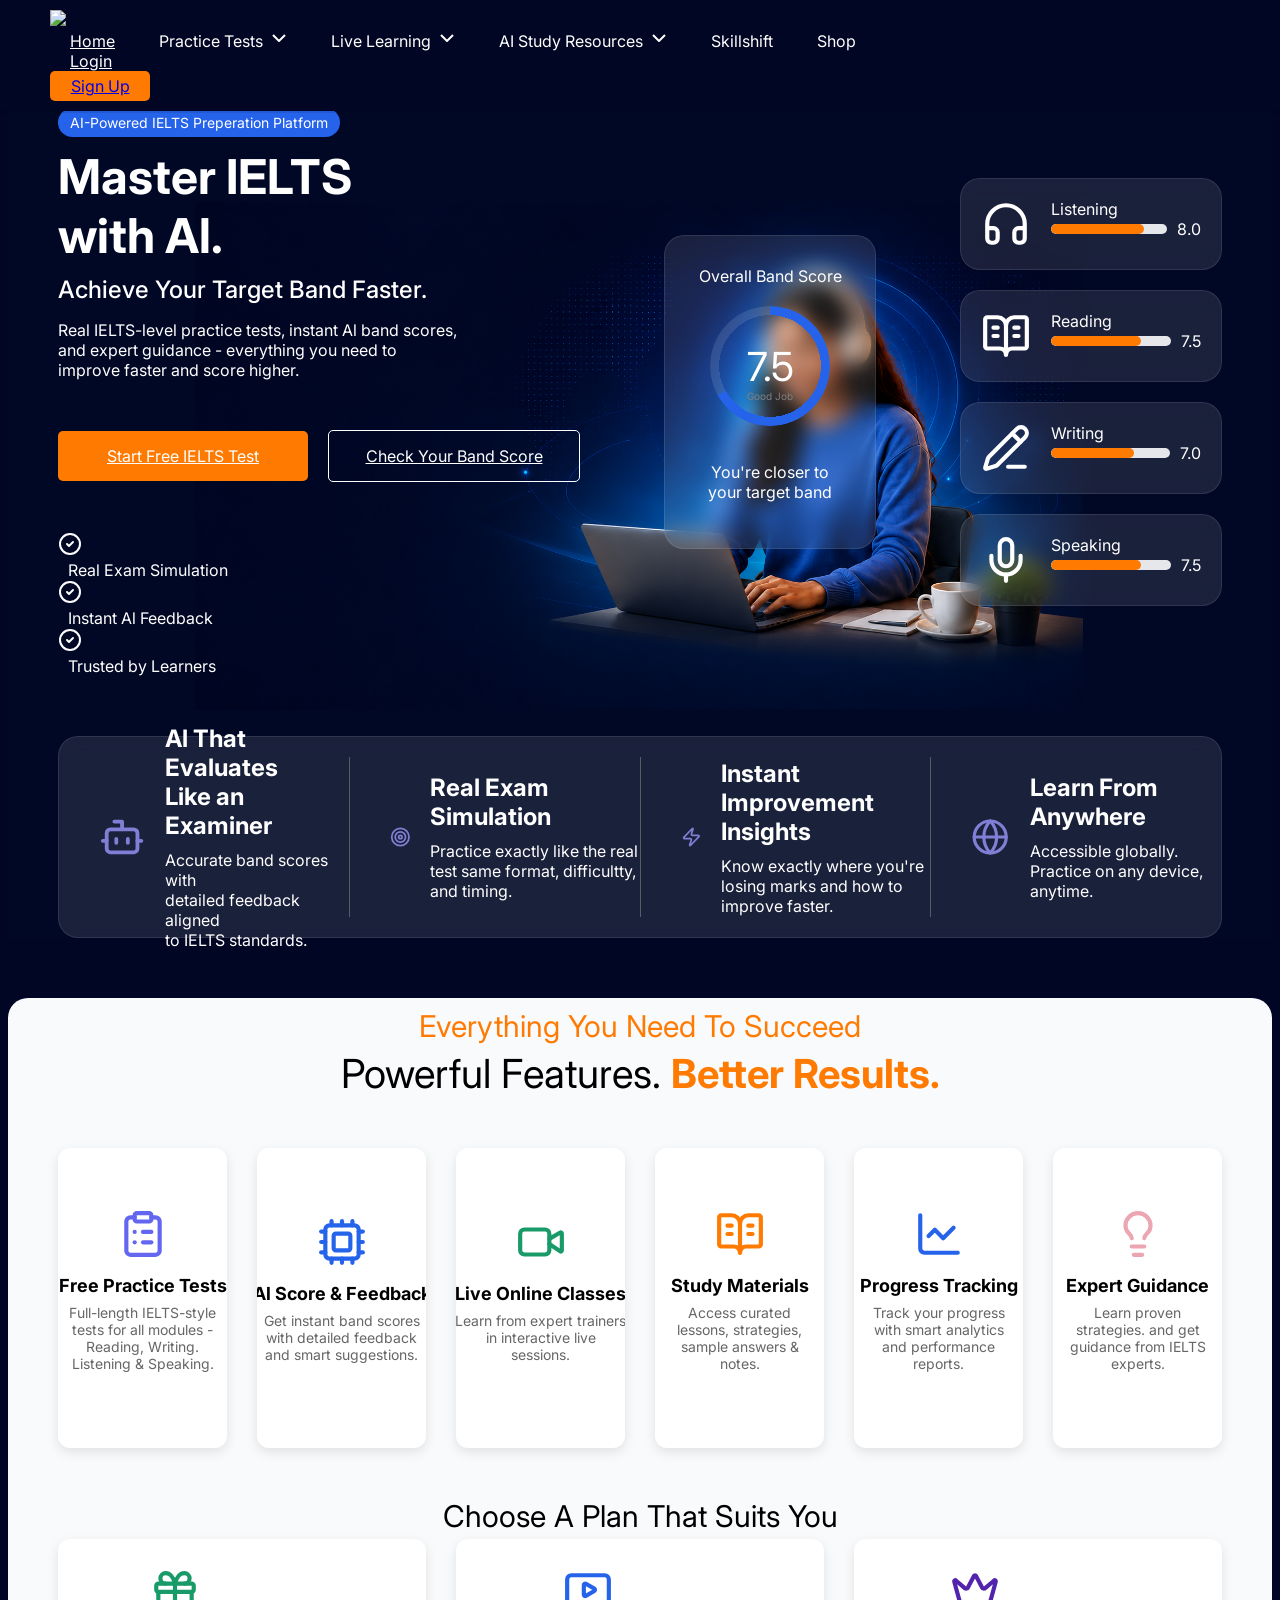
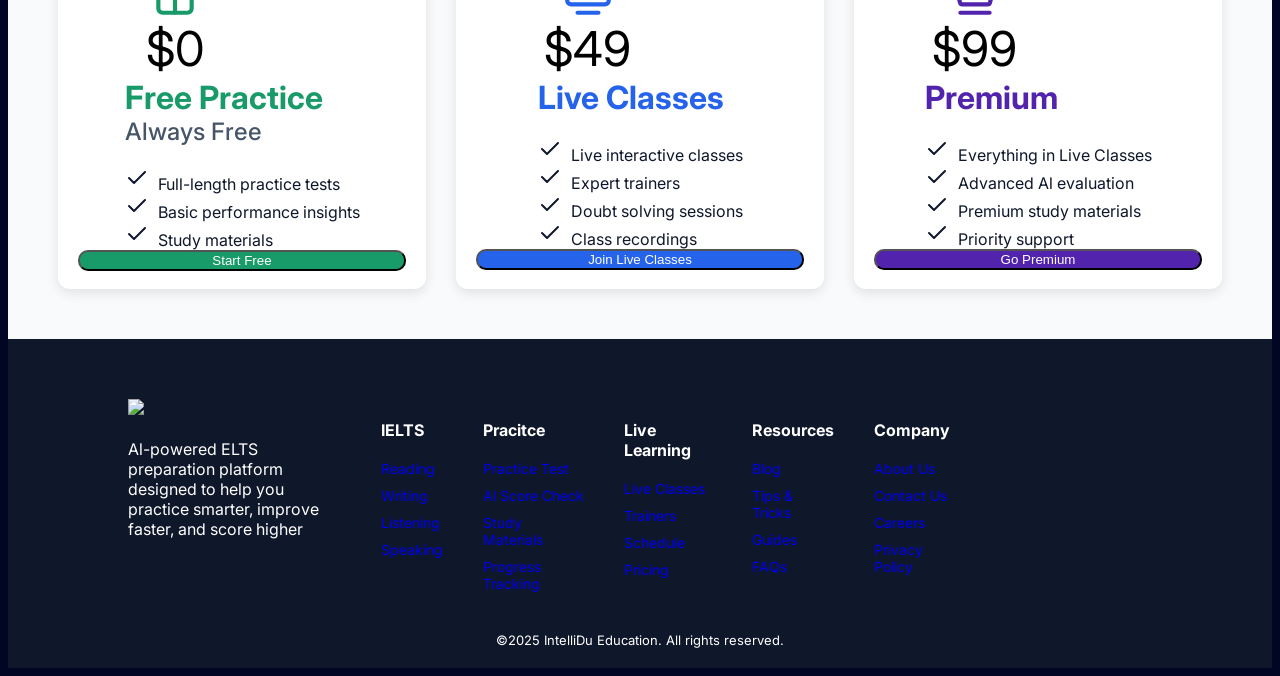
==== Homepage.html @ 09fdc4e6 "Update file location" ====
<!DOCTYPE html>
<html lang="en">

<head>
    <script src="https://cdn.tailwindcss.com"></script>
    <script src="Homepage.js" defer></script>
    <link rel="stylesheet" href="Homepage.css">
    <link href="https://fonts.googleapis.com/css2?family=Inter:wght@400;500;600;700&display=swap" rel="stylesheet">
</head>

<body class="background">
    <svg style="display:none;">
        <symbol id="icon-chevron">
            <path d="M1 5 l6 6 6 -6" stroke="currentColor" fill="none" stroke-width="2" />
        </symbol>

        <symbol id="icon-headphone" viewBox="0 0 24 24">
            <path
                d="M3 14h3a2 2 0 0 1 2 2v3a2 2 0 0 1-2 2H5a2 2 0 0 1-2-2v-7a9 9 0 0 1 18 0v7a2 2 0 0 1-2 2h-1a2 2 0 0 1-2-2v-3a2 2 0 0 1 2-2h3" />
        </symbol>

        <symbol id="icon-book" viewBox="0 0 24 24">
            <path d="M12 7v14" />
            <path d="M16 12h2" />
            <path d="M16 8h2" />
            <path
                d="M3 18a1 1 0 0 1-1-1V4a1 1 0 0 1 1-1h5a4 4 0 0 1 4 4 4 4 0 0 1 4-4h5a1 1 0 0 1 1 1v13a1 1 0 0 1-1 1h-6a3 3 0 0 0-3 3 3 3 0 0 0-3-3z" />
            <path d="M6 12h2" />
            <path d="M6 8h2" />
        </symbol>

        <symbol id="icon-pencil" viewBox="0 0 24 24">
            <path d="M13 21h8" />
            <path d="m15 5 4 4" />
            <path
                d="M21.174 6.812a1 1 0 0 0-3.986-3.987L3.842 16.174a2 2 0 0 0-.5.83l-1.321 4.352a.5.5 0 0 0 .623.622l4.353-1.32a2 2 0 0 0 .83-.497z" />
        </symbol>

        <symbol id="icon-microphone" viewBox="0 0 24 24">
            <path d="M12 19v3" />
            <path d="M19 10v2a7 7 0 0 1-14 0v-2" />
            <rect x="9" y="2" width="6" height="13" rx="3" />
        </symbol>

        <symbol id="icon-robot" viewBox="0 0 24 24">
            <path d="M12 8V4H8" />
            <rect width="16" height="12" x="4" y="8" rx="2" />
            <path d="M2 14h2" />
            <path d="M20 14h2" />
            <path d="M15 13v2" />
            <path d="M9 13v2" />
        </symbol>

        <symbol id="icon-ai" viewBox="0 0 24 24">
            <path d="M12 20v2" />
            <path d="M12 2v2" />
            <path d="M17 20v2" />
            <path d="M17 2v2" />
            <path d="M2 12h2" />
            <path d="M2 17h2" />
            <path d="M2 7h2" />
            <path d="M20 12h2" />
            <path d="M20 17h2" />
            <path d="M20 7h2" />
            <path d="M7 20v2" />
            <path d="M7 2v2" />
            <rect x="4" y="4" width="16" height="16" rx="2" />
            <rect x="8" y="8" width="8" height="8" rx="1" />
        </symbol>


        <symbol id="icon-check-circle" viewBox="0 0 24 24">
            <circle cx="12" cy="12" r="10" />
            <path d="m9 12 2 2 4-4" />
        </symbol>

        <symbol id="icon-target" viewBox="0 0 24 24">
            <circle cx="12" cy="12" r="10" />
            <circle cx="12" cy="12" r="6" />
            <circle cx="12" cy="12" r="2" />
        </symbol>

        <symbol id="icon-lightning" viewBox="0 0 24 24">
            <path
                d="M4 14a1 1 0 0 1-.78-1.63l9.9-10.2a.5.5 0 0 1 .86.46l-1.92 6.02A1 1 0 0 0 13 10h7a1 1 0 0 1 .78 1.63l-9.9 10.2a.5.5 0 0 1-.86-.46l1.92-6.02A1 1 0 0 0 11 14z" />
        </symbol>

        <symbol id="icon-globe" viewBox="0 0 24 24">
            <circle cx="12" cy="12" r="10" />
            <path d="M12 2a14.5 14.5 0 0 0 0 20 14.5 14.5 0 0 0 0-20" />
            <path d="M2 12h20" />
        </symbol>

        <symbol id="icon-clipboard" viewBox="0 0 24 24">
            <rect width="8" height="4" x="8" y="2" rx="1" ry="1" />
            <path d="M16 4h2a2 2 0 0 1 2 2v14a2 2 0 0 1-2 2H6a2 2 0 0 1-2-2V6a2 2 0 0 1 2-2h2" />
            <path d="M12 11h4" />
            <path d="M12 16h4" />
            <path d="M8 11h.01" />
            <path d="M8 16h.01" />
        </symbol>

        <symbol id="icon-video" viewBox="0 0 24 24">
            <path d="m16 13 5.223 3.482a.5.5 0 0 0 .777-.416V7.87a.5.5 0 0 0-.752-.432L16 10.5" />
            <rect x="2" y="6" width="14" height="12" rx="2" />
        </symbol>

        <symbol id="icon-chart" viewBox="0 0 24 24">
            <path d="M3 3v16a2 2 0 0 0 2 2h16" />
            <path d="m19 9-5 5-4-4-3 3" />
        </symbol>

        <symbol id="icon-lightbolb" viewBox="0 0 24 24">
            <path
                d="M15 14c.2-1 .7-1.7 1.5-2.5 1-.9 1.5-2.2 1.5-3.5A6 6 0 0 0 6 8c0 1 .2 2.2 1.5 3.5.7.7 1.3 1.5 1.5 2.5" />
            <path d="M9 18h6" />
            <path d="M10 22h4" />
        </symbol>

        <symbol id="icon-gift" viewBox="0 0 24 24">
            <path d="M12 7v14" />
            <path d="M20 11v8a2 2 0 0 1-2 2H6a2 2 0 0 1-2-2v-8" />
            <path d="M7.5 7a1 1 0 0 1 0-5A4.8 8 0 0 1 12 7a4.8 8 0 0 1 4.5-5 1 1 0 0 1 0 5" />
            <rect x="3" y="7" width="18" height="4" rx="1" />
        </symbol>

        <symbol id="icon-tv" viewBox="0 0 24 24">
            <path
                d="M15.033 9.44a.647.647 0 0 1 0 1.12l-4.065 2.352a.645.645 0 0 1-.968-.56V7.648a.645.645 0 0 1 .967-.56z" />
            <path d="M7 21h10" />
            <rect width="20" height="14" x="2" y="3" rx="2" />
        </symbol>

        <symbol id="icon-crown" viewBox="0 0 24 24">
            <path
                d="M11.562 3.266a.5.5 0 0 1 .876 0L15.39 8.87a1 1 0 0 0 1.516.294L21.183 5.5a.5.5 0 0 1 .798.519l-2.834 10.246a1 1 0 0 1-.956.734H5.81a1 1 0 0 1-.957-.734L2.02 6.02a.5.5 0 0 1 .798-.519l4.276 3.664a1 1 0 0 0 1.516-.294z" />
            <path d="M5 21h14" />
        </symbol>

        <symbol id="icon-check" viewBox="0 0 24 24">
            <path d="M20 6 9 17l-5-5" />
        </symbol>

        <symbol id="icon-" viewBox="0 0 24 24">

        </symbol>
    </svg>


    <header class="flex justify-between items-center">

        <img src="image/logo-white.png" class="logo">

        <nav class="hidden md:flex">
            <a href="#" class="nav-button">Home</a>
            <div class="nav-button dropdown">Practice Tests
                <svg class="chevron">
                    <use href="#icon-chevron"></use>
                </svg>
                <div class="dropdown-content">
                    <a href="#">Full Intellidu Mock Test</a>
                    <a href="#">Listening Test</a>
                    <a href="#">Reading Test</a>
                    <a href="#">Writing Test(AI Evaluation)</a>
                    <a href="#">Speaking Test(AI Evaluation)</a>
                </div>
            </div>
            <div class="nav-button dropdown">Live Learning
                <svg class="chevron">
                    <use href="#icon-chevron"></use>
                </svg>
                <div class="dropdown-content">
                    <a href="#">Live Intellidu Classes</a>
                    <a href="#">Speaking Partner Match</a>
                    <a href="#">Group Discussion Forum</a>
                    <a href="#">Daily Speaking Challenge</a>
                </div>
            </div>
            <div class="nav-button dropdown">AI Study Resources
                <svg class="chevron">
                    <use href="#icon-chevron"></use>
                </svg>
                <div class="dropdown-content">
                    <a href="#">AI Study Plan Generator</a>
                    <a href="#">Grammer & Vocabulary Trainer</a>
                    <a href="#">Daily Speaking & Writing Topics</a>
                    <a href="#">Intellidu Tips & Tricks</a>
                </div>
            </div>
            <div class="nav-button dropdown">Skillshift</div>
            <div class="nav-button dropdown">Shop</div>

        </nav>

        <div class="flex items-center">
            <a href="#" class="nav-button">Login</a>
            <div class="cta-btn cta-btn-sm">
                <a href="#">Sign Up</a>
            </div>
        </div>

    </header>

    <section class="hero">
        <div class="hero-main">
            <div>
                <div class="tag">AI-Powered IELTS Preperation Platform</div>
                <div class="title">
                    Master IELTS<br> with Al.

                </div>

                <div class="subtitle">
                    Achieve Your Target Band Faster.
                </div>

                <p>
                    Real IELTS-level practice tests, instant Al band scores,
                    <br>and expert guidance - everything you need to<br>
                    improve faster and score higher.
                </p>

                <div class="hero-btn">
                    <a href="#" class="cta-btn cta-btn-lg">
                        Start Free IELTS Test
                    </a>

                    <a href="#" class="band-score-btn">
                        Check Your Band Score
                    </a>
                </div>
                <div class="flex">
                    <svg class="icon icon-sm">
                        <use href="#icon-check-circle"></use>
                    </svg>
                    <div class="features">
                        Real Exam Simulation
                    </div>
                    <svg class="icon icon-sm">
                        <use href="#icon-check-circle"></use>
                    </svg>
                    <div class="features">
                        Instant Al Feedback
                    </div>

                    <svg class="icon icon-sm">
                        <use href="#icon-check-circle"></use>
                    </svg>
                    <div class="features">
                        Trusted by Learners
                    </div>
                </div>

            </div>
            <div class="overall-score-card glass">
                Overall Band Score
                <div class="progress-circle-wrapper">
                    <div class="progress-circle" id="circle"></div>
                    <span class="progress-text">7.5</span>
                    <span class="progress-text-sm"> Good Job</span>
                </div>
                <p>
                    You're closer to your target band
                </p>
            </div>

            <div class="skill-card-container">
                <div class="skill-card glass">
                    <svg class="icon icon-lg">
                        <use href="#icon-headphone"></use>
                    </svg>
                    <div>
                        Listening
                        <div class="score">
                            <div class="progress">
                                <div class="progress-bar" style="width: 80%"></div>
                            </div>
                            8.0
                        </div>

                    </div>
                </div>
                <div class="skill-card glass">
                    <svg class="icon icon-lg">
                        <use href="#icon-book"></use>
                    </svg>
                    <div>
                        Reading
                        <div class="score">
                            <div class="progress">
                                <div class="progress-bar" style="width: 75%"></div>
                            </div>
                            7.5
                        </div>
                    </div>
                </div>
                <div class="skill-card glass">
                    <svg class="icon icon-lg">
                        <use href="#icon-pencil"></use>
                    </svg>
                    <div>
                        Writing
                        <div class="score">
                            <div class="progress">
                                <div class="progress-bar" style="width: 70%"></div>
                            </div>
                            7.0
                        </div>
                    </div>

                </div>
                <div class="skill-card glass">
                    <svg class="icon icon-lg">
                        <use href="#icon-microphone"></use>
                    </svg>
                    <div>
                        Speaking
                        <div class="score">
                            <div class="progress">
                                <div class="progress-bar" style="width: 75%"></div>
                            </div>
                            7.5
                        </div>
                    </div>
                </div>
            </div>
        </div>
        <div class="feature-container glass">
            <div class="feature-card card-line">
                <svg class="icon icon-lg">
                    <use href="#icon-robot"></use>
                </svg>
                <div class="description">
                    <div class="description-title">
                        Al That Evaluates <br> Like an Examiner
                    </div>
                    <div>
                        Accurate band scores with<br>
                        detailed feedback aligned<br>to IELTS standards.
                    </div>
                </div>
            </div>

            <div class="feature-card card-line">
                <svg class="icon icon-lg">
                    <use href="#icon-target"></use>
                </svg>
                <div class="description">
                    <div class="description-title">
                        Real Exam Simulation
                    </div>
                    <div>
                        Practice exactly like the real test same format,
                        difficultty, and timing.
                    </div>
                </div>
            </div>

            <div class="feature-card card-line">
                <svg class="icon icon-lg">
                    <use href="#icon-lightning"></use>
                </svg>
                <div class="description">
                    <div class="description-title">
                        Instant Improvement Insights
                    </div>
                    <div>
                        Know exactly where you're losing marks and how to improve faster.
                    </div>
                </div>
            </div>

            <div class="feature-card">
                <svg class="icon icon-lg">
                    <use href="#icon-globe"></use>
                </svg>
                <div class="description">
                    <div class="description-title">
                        Learn From Anywhere
                    </div>
                    <div>
                        Accessible globally.<br> Practice on any device, anytime.
                    </div>
                </div>
            </div>
        </div>
    </section>

    <section class="main-content">
        <div class="feature-title-1">Everything You Need To Succeed</div>
        <div class="feature-title-2">Powerful Features.<span>Better Results.</span></div>
        <section class="service-card-container">
            <div class="service-card">
                <svg class="icon icon-lg indigo">
                    <use href="#icon-clipboard"></use>
                </svg>
                <div class="card-content">
                    <h3>Free Practice Tests</h3>
                    <p>Full-length IELTS-style tests for all modules - Reading, Writing. Listening & Speaking.</p>
                </div>
            </div>

            <div class="service-card">
                <svg class="icon icon-lg blue">
                    <use href="#icon-ai"></use>
                </svg>
                <div class="card-content">
                    <h3>Al Score & Feedback</h3>
                    <p>Get instant band scores with detailed feedback and smart suggestions.</p>
                </div>
            </div>

            <div class="service-card">
                <svg class="icon icon-lg green">
                    <use href="#icon-video"></use>
                </svg>
                <div class="card-content">
                    <h3>Live Online Classes</h3>
                    <p>Learn from expert trainers in interactive live sessions.</p>
                </div>
            </div>

            <div class="service-card">
                <svg class="icon icon-lg orange">
                    <use href="#icon-book"></use>
                </svg>
                <div class="card-content">
                    <h3>Study Materials</h3>
                    <p>Access curated lessons, strategies, sample answers & notes.</p>
                </div>
            </div>
            <div class="service-card">
                <svg class="icon icon-lg blue">
                    <use href="#icon-chart"></use>
                </svg>
                <div class="card-content">
                    <h3>Progress Tracking</h3>
                    <p>Track your progress with smart analytics and performance reports.</p>
                </div>
            </div>
            <div class="service-card">
                <svg class="icon icon-lg pink">
                    <use href="#icon-lightbolb"></use>
                </svg>
                <div class="card-content">
                    <h3>Expert Guidance</h3>
                    <p>Learn proven strategies. and get guidance from IELTS experts.</p>
                </div>
            </div>
        </section>
        <div class="plan-title">Choose A Plan That Suits You</div>
        <section class="plan-container">
            <div class="plan-card">
                <div class="flex">
                    <div class="icon-and-price">
                        <svg class="icon icon-lg green">
                            <use href="#icon-gift"></use>
                        </svg>
                        <div>
                            $0
                        </div>
                    </div>
                    <div class="description">
                        <div class="title green">
                            Free Practice
                        </div>
                        <div class="subtitle">
                            Always Free
                        </div>
                        <div class="plan-feature">
                            <div class="flex">
                                <svg class="icon icon-sm">
                                    <use href="#icon-check"></use>
                                </svg>
                                Full-length practice tests
                            </div>
                            <div class="flex">
                                <svg class="icon icon-sm">
                                    <use href="#icon-check"></use>
                                </svg>
                                Basic performance insights
                            </div>
                            <div class="flex">
                                <svg class="icon icon-sm">
                                    <use href="#icon-check"></use>
                                </svg>
                                Study materials
                            </div>
                        </div>
                    </div>
                </div>

                <button class="plan-btn btn-green">Start Free</button>
            </div>
            <div class="plan-card">
                <div class="flex">
                    <div class="icon-and-price">
                        <svg class="icon icon-lg blue">
                            <use href="#icon-tv"></use>
                        </svg>
                        <div>
                            $49
                        </div>
                    </div>
                    <div class="description">
                        <div class="title blue">
                            Live Classes
                        </div>
                        <div class="plan-feature">
                            <div class="flex">
                                <svg class="icon icon-sm">
                                    <use href="#icon-check"></use>
                                </svg>
                                Live interactive classes
                            </div>
                            <div class="flex">
                                <svg class="icon icon-sm">
                                    <use href="#icon-check"></use>
                                </svg>
                                Expert trainers
                            </div>
                            <div class="flex">
                                <svg class="icon icon-sm">
                                    <use href="#icon-check"></use>
                                </svg>
                                Doubt solving sessions
                            </div>
                            <div class="flex">
                                <svg class="icon icon-sm">
                                    <use href="#icon-check"></use>
                                </svg>
                                Class recordings
                            </div>
                        </div>
                    </div>
                </div>
                <button class="plan-btn btn-blue">Join Live Classes</button>
            </div>
            <div class="plan-card">
                <div class="flex">
                    <div class="icon-and-price">
                        <svg class="icon icon-lg purple">
                            <use href="#icon-crown"></use>
                        </svg>
                        <div>
                            $99
                        </div>
                    </div>
                    <div class="description">
                        <div class="title purple">
                            Premium
                        </div>
                        <div class="plan-feature">
                            <div class="flex">
                                <svg class="icon icon-sm">
                                    <use href="#icon-check"></use>
                                </svg>
                                Everything in Live Classes
                            </div>
                            <div class="flex">
                                <svg class="icon icon-sm">
                                    <use href="#icon-check"></use>
                                </svg>
                                Advanced Al evaluation
                            </div>
                            <div class="flex">
                                <svg class="icon icon-sm">
                                    <use href="#icon-check"></use>
                                </svg>
                                Premium study materials
                            </div>
                            <div class="flex">
                                <svg class="icon icon-sm">
                                    <use href="#icon-check"></use>
                                </svg>
                                Priority support
                            </div>
                        </div>
                    </div>
                </div>
                <button class="plan-btn btn-purple">Go Premium</button>
            </div>
        </section>
    </section>
    <footer class="footer">
        <div class="footer-container">

            <div class="footer-brand">
                <img src="image/logo-white.png" class="footer-logo">
                <p>Al-powered ELTS preparation platform designed to help you practice smarter, improve faster, and score
                    higher</p>
            </div>


            <div class="footer-column">
                <h4>IELTS</h4>
                <a href="#">Reading</a>
                <a href="#">Writing</a>
                <a href="#">Listening</a>
                <a href="#">Speaking</a>
            </div>

            <div class="footer-column">
                <h4>Pracitce</h4>
                <a href="#">Practice Test</a>
                <a href="#">Al Score Check</a>
                <a href="#">Study Materials</a>
                <a href="#">Progress Tracking</a>
            </div>

            <div class="footer-column">
                <h4>Live Learning</h4>
                <a href="#">Live Classes</a>
                <a href="#">Trainers</a>
                <a href="#">Schedule</a>
                <a href="#">Pricing</a>
            </div>

            <div class="footer-column">
                <h4>Resources</h4>
                <a href="#">Blog</a>
                <a href="#">Tips & Tricks</a>
                <a href="#">Guides</a>
                <a href="#">FAQs</a>
            </div>

            <div class="footer-column">
                <h4>Company</h4>
                <a href="#">About Us</a>
                <a href="#">Contact Us</a>
                <a href="#">Careers </a>
                <a href="#">Privacy Policy</a>
            </div>
        </div>

        <div class="footer-bottom">
            ©2025 IntelliDu Education. All rights reserved.
        </div>
    </footer>
</body>

</html>
---- Homepage.css ----
:root {
    --primary-navy: #0F172A;
    --intelliDu-blue: #2563EB;
    --ai-indigo: #6366F1;
    --orange-cta: #FF7A00;
    --soft-orange-background: #FFF3E6;
    --light-background: #F8FAFC;
    --text-gray: #475569;
    --white-cards: #FFFFFF;
    --hero-background: #000623;
    --feature-icon: #817ed5;
    --green-icon: #189a69;
    --pink-icon: #eba6b1;
    --purple-icon: #5223ad;
}

.navy {
    color:var(--primary-navy)
}

.blue {
    color:var(--intelliDu-blue)
}

.indigo {
    color:var(--ai-indigo)
}

.orange {
    color:var(--orange-cta)
}

.green {
    color:var(--green-icon)
}

.pink {
    color:var(--pink-icon)
}

.purple {
    color:var(--purple-icon)
}

body {
    font-family: 'Inter', sans-serif;
}

.background {
    background-color: var(--hero-background);
}

.glass {
    background: rgba(255, 255, 255, 0.1);
    backdrop-filter: blur(10px);
    -webkit-backdrop-filter: blur(10px);
    border: 1px solid rgba(255, 255, 255, 0.1);
}

header {
    position: fixed;
    top: 0;
    left: 0;
    width: 100%;
    padding: 10px 50px;
    box-shadow: 0 2px 0 rgba(0, 0, 0, 0.1);
    background-color: var(--hero-background);
}

.logo {
    width: 100px;
    height: auto;
}

.nav-button {
    margin-inline: 20px;
    transition: all 0.2s ease;
    color: var(--white-cards);
}

.chevron {
    display: inline-block;
    margin-left: 5px;
    margin-bottom: 5px;
    width: 15px;
    height: 12px;
    color: var(--white-cards);
    transition: all 0.2s ease;
    transform-box: fill-box;
    transform-origin: center;
}

.icon {
    stroke: currentColor;
    fill: none;
    stroke-width: 2;
    stroke-linecap: round;
    stroke-linejoin: round;
}

.icon-sm {
    width: 24px;
    height: 24px;
}

.icon-lg {
    width: 50px;
    height: 50px;
}

.nav-button:hover {
    color: var(--orange-cta);

    .chevron {
        margin-bottom: 0px;
        color: var(--orange-cta);
        transform: rotate(180deg);
        transform-box: fill-box;
        transform-origin: center;
    }
}

.dropdown {
    position: relative;
    display: inline-block;
    cursor: pointer;
}

.dropdown-content {
    font-size: small;
    display: none;
    position: absolute;
    left: 50%;
    transform: translateX(-50%);
    background-color: var(--light-background);
    min-width: 220px;
    z-index: 1;
    border: 1px solid rgba(0, 0, 0, 0.1);
    border-radius: 10px;
}

.dropdown-content a {
    color: var(--primary-navy);
    padding: 12px 16px;
    text-decoration: none;
    display: block;
}

.dropdown-content a:hover {
    color: var(--orange-cta);
    background-color: rgb(240, 240, 240);
}

.dropdown:hover .dropdown-content {
    display: block;
}

.cta-btn {
    background-color: var(--orange-cta);
    border-radius: 5px;
    color: var(--white-cards);
    display: flex;
    justify-content: center;
    align-items: center;
    transition: transform 0.2s ease, box-shadow 0.2s ease;
}

.cta-btn:hover {
    transform: scale(1.05);
}

.cta-btn-sm {
    width: 100px;
    height: 30px;
}

.cta-btn-lg {
    width: 250px;
    height: 50px;
}

.tag {
    display: inline-block;
    padding: 6px 12px;
    border-radius: 1000px;
    background: var(--intelliDu-blue);
    color: var(--white-cards);
    font-size: 14px;
}

.hero {
    color: var(--white-cards);
    padding: 100px 50px 0;
    background-image: url("image/background_2.png");
    background-size: cover;
    background-position: right center;

    .hero-main {
        gap: 50px;
        display: flex;
        align-items: center;
        justify-content: space-between;
    }

    .title {
        font-size: 300%;
        font-weight: 700;
        margin: 10px auto;
    }

    .subtitle {
        font-size: 150%;
        font-weight: 500;
        margin: 10px auto;
    }

    .features {
        margin: auto 10px;
        white-space: nowrap;
    }
}

.hero-btn {
    display: flex;
    align-items: center;
    margin: 50px auto;
    gap: 20px;
}

.band-score-btn {
    width: 250px;
    height: 50px;
    border-radius: 5px;
    border: 1px solid var(--white-cards);
    color: var(--white-cards);
    display: flex;
    justify-content: center;
    align-items: center;
    transition: transform 0.2s ease, box-shadow 0.2s ease, background-color 0.2s ease;
}

.band-score-btn:hover {
    color: white;
    background-color: var(--intelliDu-blue);
    border: 1px solid var(--intelliDu-blue);
    transform: scale(1.05);
}

.overall-score-card {
    display: flex;
    flex-direction: column;
    align-items: center;
    text-align: center;
    gap: 20px;
    border-radius: 20px;
    padding: 30px;

    p {
        max-width: 150px;
    }
}

.skill-card-container {
    display: flex;
    flex-direction: column;
    gap: 20px;
}

.skill-card {
    padding: 20px;
    display: flex;
    border-radius: 20px;

    .score {
        width: 150px;
        display: flex;
        align-items: center;
        gap: 10px;
    }

    .icon {
        margin-right: 20px;
    }
}

.progress {
    width: 100%;
    height: 10px;
    background: #e5e7eb;
    border-radius: 999px;
    overflow: hidden;
}

.progress-bar {
    height: 100%;
    background: var(--orange-cta);
    border-radius: 1000px;
}

.progress-circle-wrapper {
    position: relative;
    width: 120px;
    height: 120px;
}

.progress-circle {
    width: 120px;
    height: 120px;
    border-radius: 50%;

    background:
        conic-gradient(var(--intelliDu-blue) 0%,
            #ffffff1c 0%);

    -webkit-mask: radial-gradient(circle,
            transparent 60%,
            black 60%);

    mask: radial-gradient(circle,
            transparent 60%,
            black 60%);

    display: flex;
    justify-content: center;
    align-items: center;

    position: relative;
}


.progress-text {
    font-size: 40px;
    color: var(--white-cards);
    position: absolute;
    inset: 0;
    display: flex;
    justify-content: center;
    align-items: center;
}

.progress-text-sm {
    font-size: 10px;
    color: gray;
    position: absolute;
    transform: translateY(30px);
    inset: 0;
    display: flex;
    justify-content: center;
    align-items: center;
}

.feature-title-1 {
    color: var(--orange-cta);
    font-size: 30px;
    padding-top: 10px;
    margin-bottom: 5px;
    display: flex;
    justify-content: center;
    align-items: center;
}

.feature-title-2 {
    font-size: 40px;
    margin-bottom: 5px;
    display: flex;
    justify-content: center;
    align-items: center;

    span {
        font-weight: 700;
        color: var(--orange-cta);
        margin-left: 10px;
    }
}

.feature-container {
    display: flex;
    height: 200px;
    margin: 60px 0;
    border-radius: 20px;
}

.feature-card {
    margin: 20px auto;
    flex: 1;
    display: flex;
    align-items: center;

    svg {
        margin: auto 20px auto 40px;
    }

    .description {
        display: flex;
        flex-direction: column;
        gap: 10px;
        color: var(--white-cards);

        .description-title {
            font-size: 150%;
            font-weight: 700;
            color: var(--white-cards);
        }
    }

    .icon {
        color: var(--feature-icon);

    }
}

.feature-card.card-line {
    border-right: 1px solid rgba(150, 150, 150, 0.5);
}

.main-content {
    background-color: var(--light-background);
    border-radius: 20px 20px 0 0;
    padding-bottom: 50px;
}

.service-card-container {
    margin: 50px;
    display: grid;
    grid-template-columns: repeat(6, 1fr);
    gap: 30px;
}

.service-card {
    height: 300px;
    display: flex;
    flex-direction: column;
    justify-content: center;
    align-items: center;
    text-align: center;
    border-radius: 12px;
    overflow: hidden;
    box-shadow: 0 4px 12px rgba(0, 0, 0, 0.1);
    background: white;
    transition: transform 0.2s ease, box-shadow 0.2s ease;
}

.service-card:hover {
    transform: scale(1.05);
    border: 1px solid var(--intelliDu-blue);
    box-shadow: 0 12px 24px rgba(0, 0, 0, 0.2);
    cursor: pointer;
}

.card-image img {
    width: 100%;
    height: 100px;
    object-fit: cover;
    display: block;
}

.card-icon {
    width: 100%;
    height: 100px;
    object-fit: cover;
    display: block;
}

.card-content {
    padding: 16px;
}

.card-content h3 {
    margin: 0 0 8px 0;
    font-size: 18px;
    font-weight: 700;
    white-space: nowrap;
}

.card-content p {
    margin: 0;
    color: #666;
    font-size: 14px;
}

.plan-title {
    font-size: 30px;
    margin-bottom: 5px;
    display: flex;
    justify-content: center;
    align-items: center;
}

.plan-container {
    margin: auto 50px;
    display: grid;
    grid-template-columns: repeat(3, 1fr);
    gap: 30px;
}

.plan-card {
    height: 300px;
    padding: 30px 20px 20px;
    display: flex;
    flex-direction: column;
    justify-content: space-between;
    align-items: center;
    border-radius: 12px;
    overflow: hidden;
    box-shadow: 0 4px 12px rgba(0, 0, 0, 0.1);
    background: var(--white-cards);
    transition: transform 0.2s ease, box-shadow 0.2s ease;


    .icon-and-price {
        width: 100px;
        margin-right: 30px;
        display: flex;
        flex-direction: column;
        align-items: center;

        font-size: 300%;
    }

    .title {
        font-size: 200%;
        font-weight: 700;
    }

    .subtitle {
        font-size: 150%;
        font-weight: 500;
        color: var(--text-gray);
    }

    .description {
        display: flex;
        flex-direction: column;

        .plan-feature {
            color: var(--primary-navy);
            margin-top: 20px;
        }

        svg {
            margin-right: 5px;
        }
    }
}

.plan-card:hover {
    transform: scale(1.05);
    border: 1px solid var(--intelliDu-blue);
    box-shadow: 0 12px 24px rgba(0, 0, 0, 0.2);
    cursor: pointer;
}

.plan-btn {
    color: var(--white-cards);
    width: 100%;
    height: 30px;
    border-radius: 10px;
    
}

.btn-green {
    background: var(--green-icon)
}

.btn-blue {
    background: var(--intelliDu-blue)
}

.btn-purple {
    background: var(--purple-icon)
}

.footer {
    background: var(--primary-navy);
    color: var(--white-cards);
    padding: 60px 20px 20px;
}

.footer-container {
    margin: auto 100px;
    padding-right: 200px;
    display: flex;
    justify-content: space-between;
    gap: 40px;
}

.footer-logo {
    width: 200px
}

.footer-brand p {
    margin-top: 20px;
    max-width: 250px;
}

.footer-links {
    display: flex;
    gap: 40px;
}

.footer-column {
    display: flex;
    flex-direction: column;
    gap: 10px;
}

.footer-column h4 {
    margin-bottom: 10px;
    font-size: 16px;
}

.footer-column a {
    text-decoration: none;
    font-size: 14px;
    transition: font-weight 0.2s ease;
}

.footer-column a:hover {
    font-weight: 500;
}

/* 底部 */
.footer-bottom {
    margin-top: 40px;
    text-align: center;
    font-size: 13px;
}
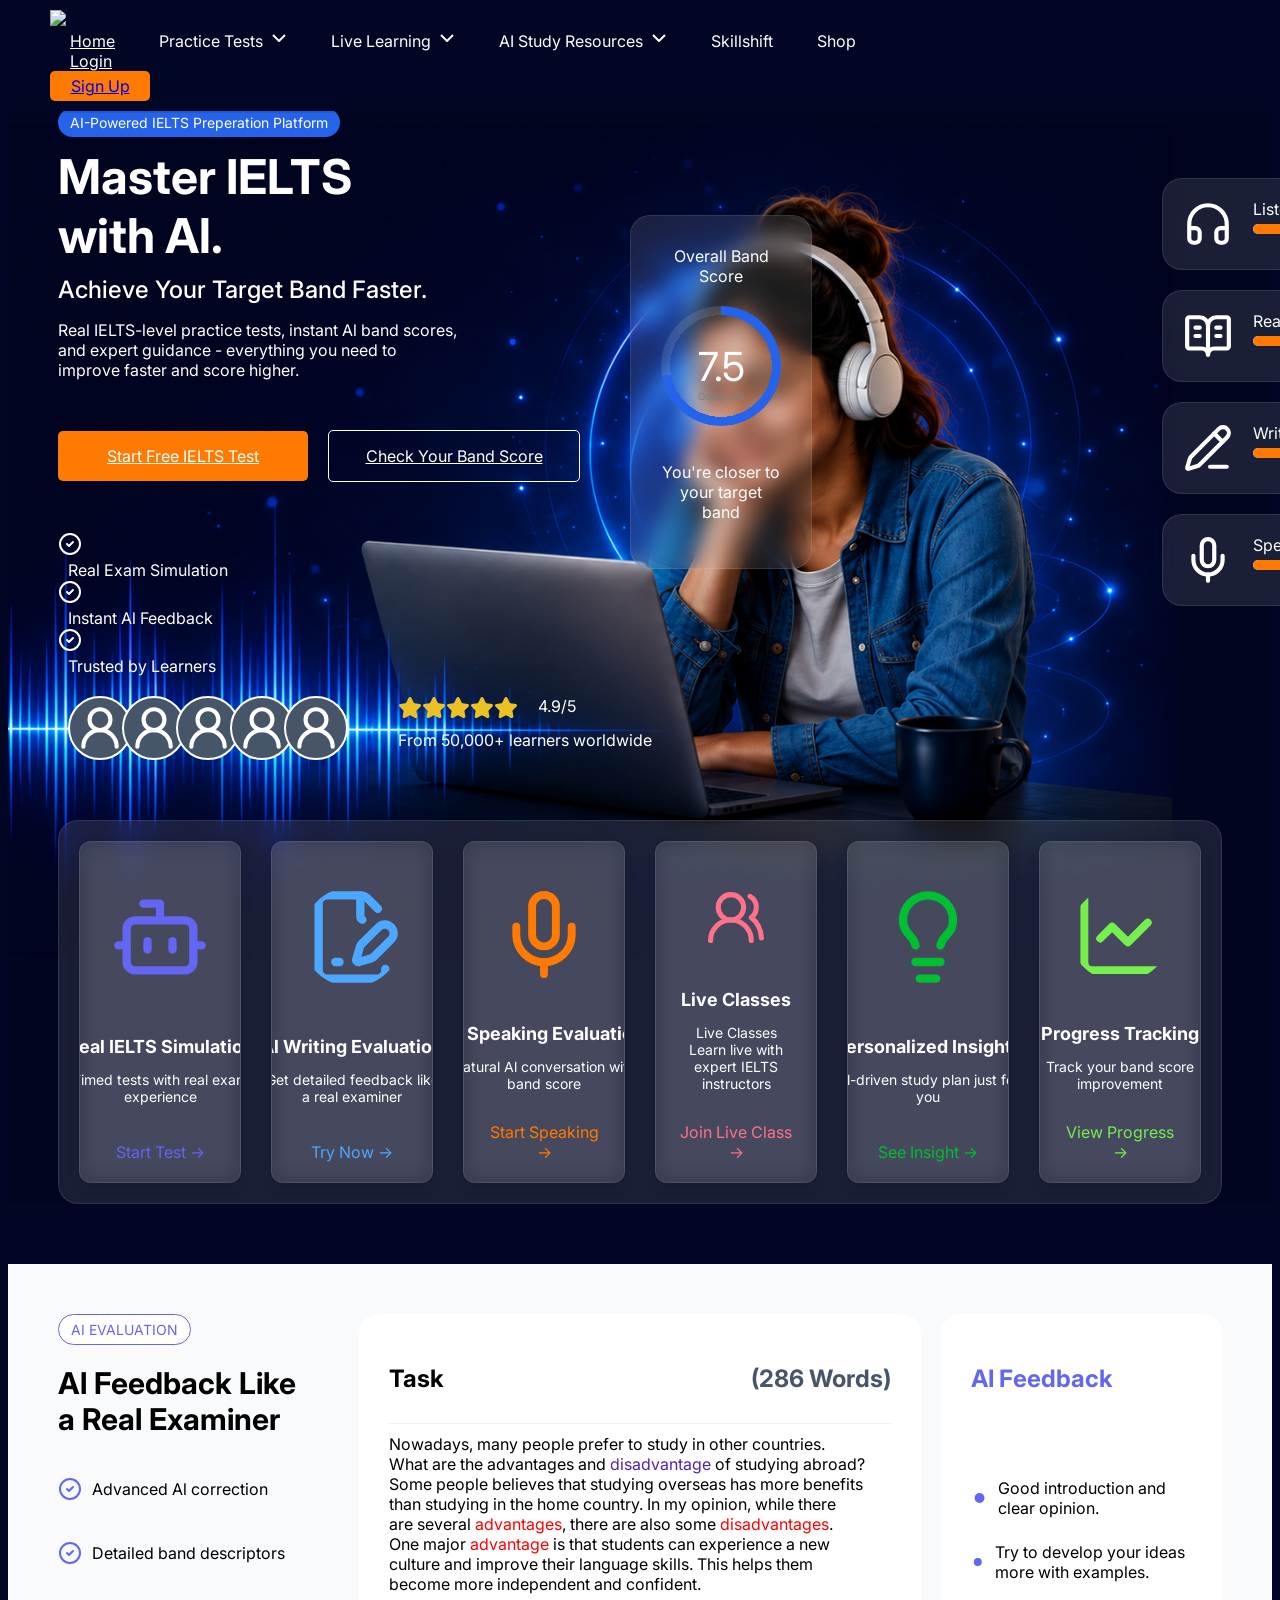
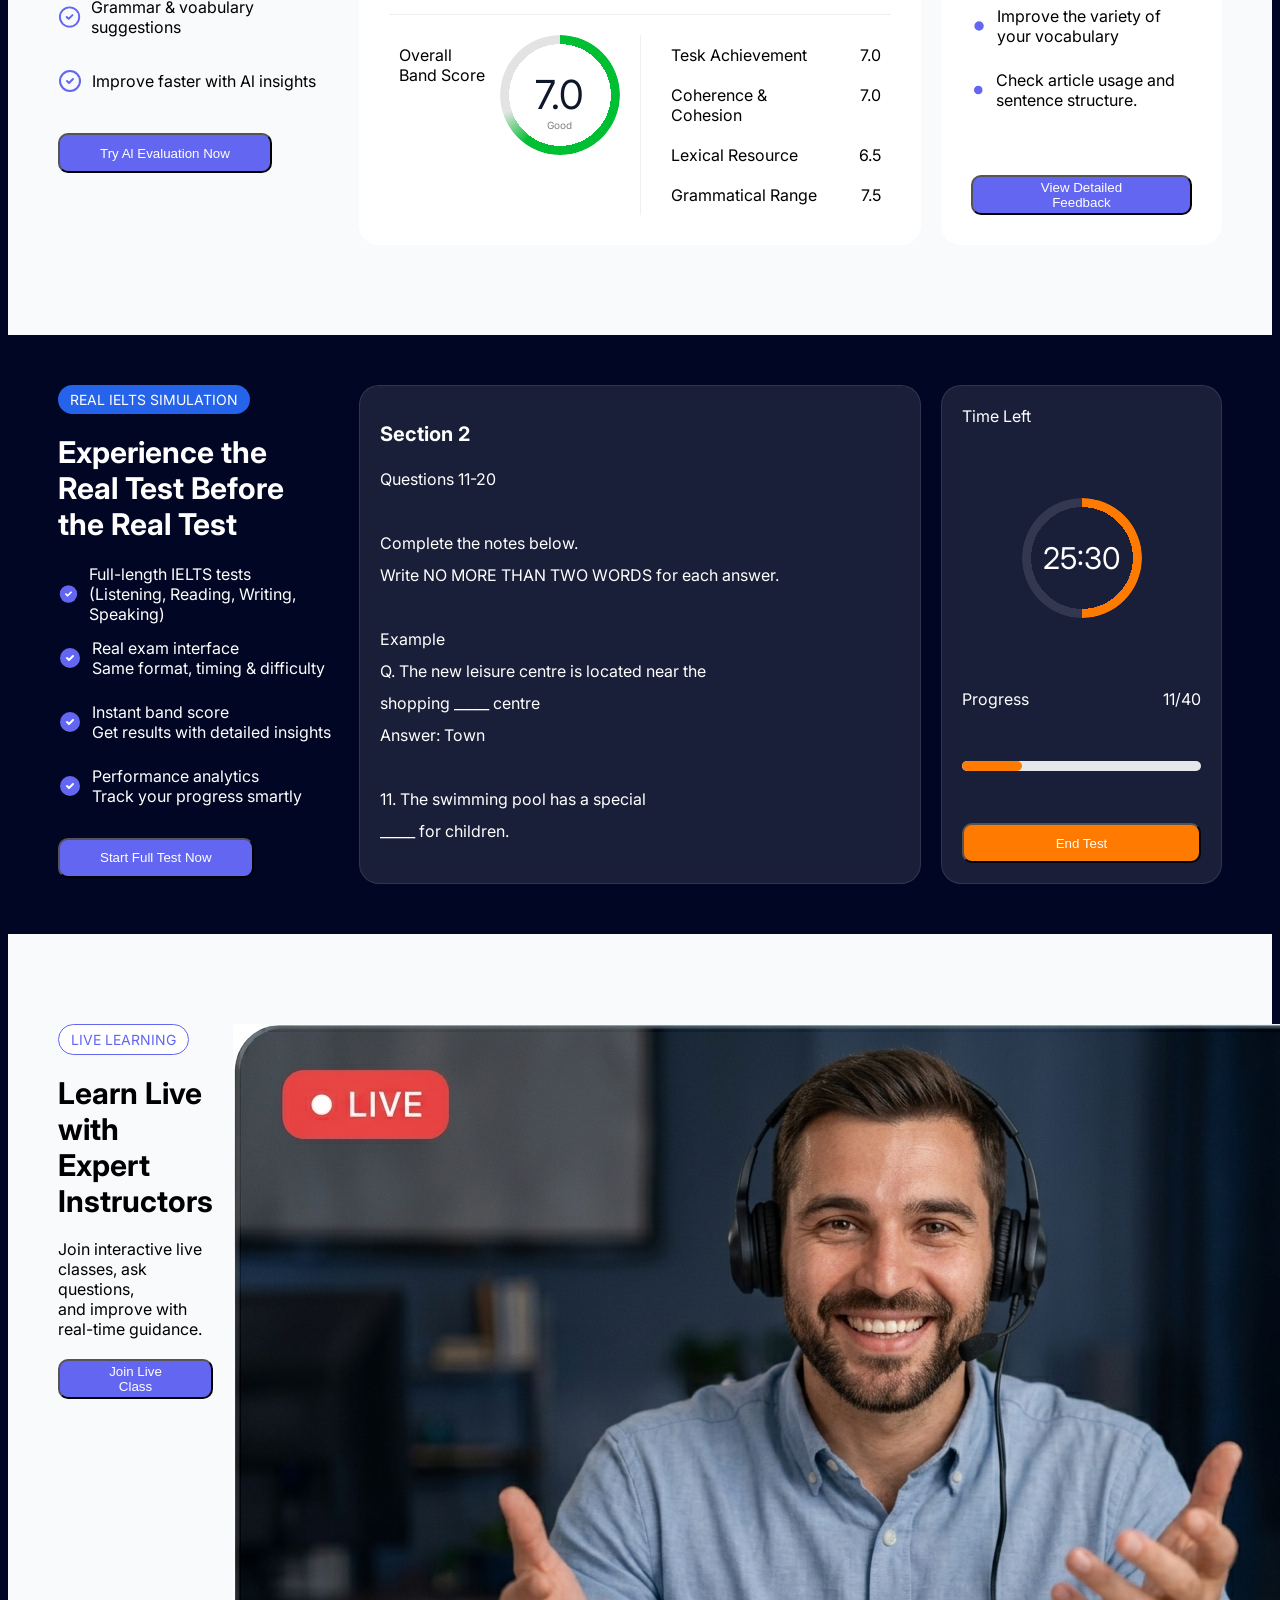
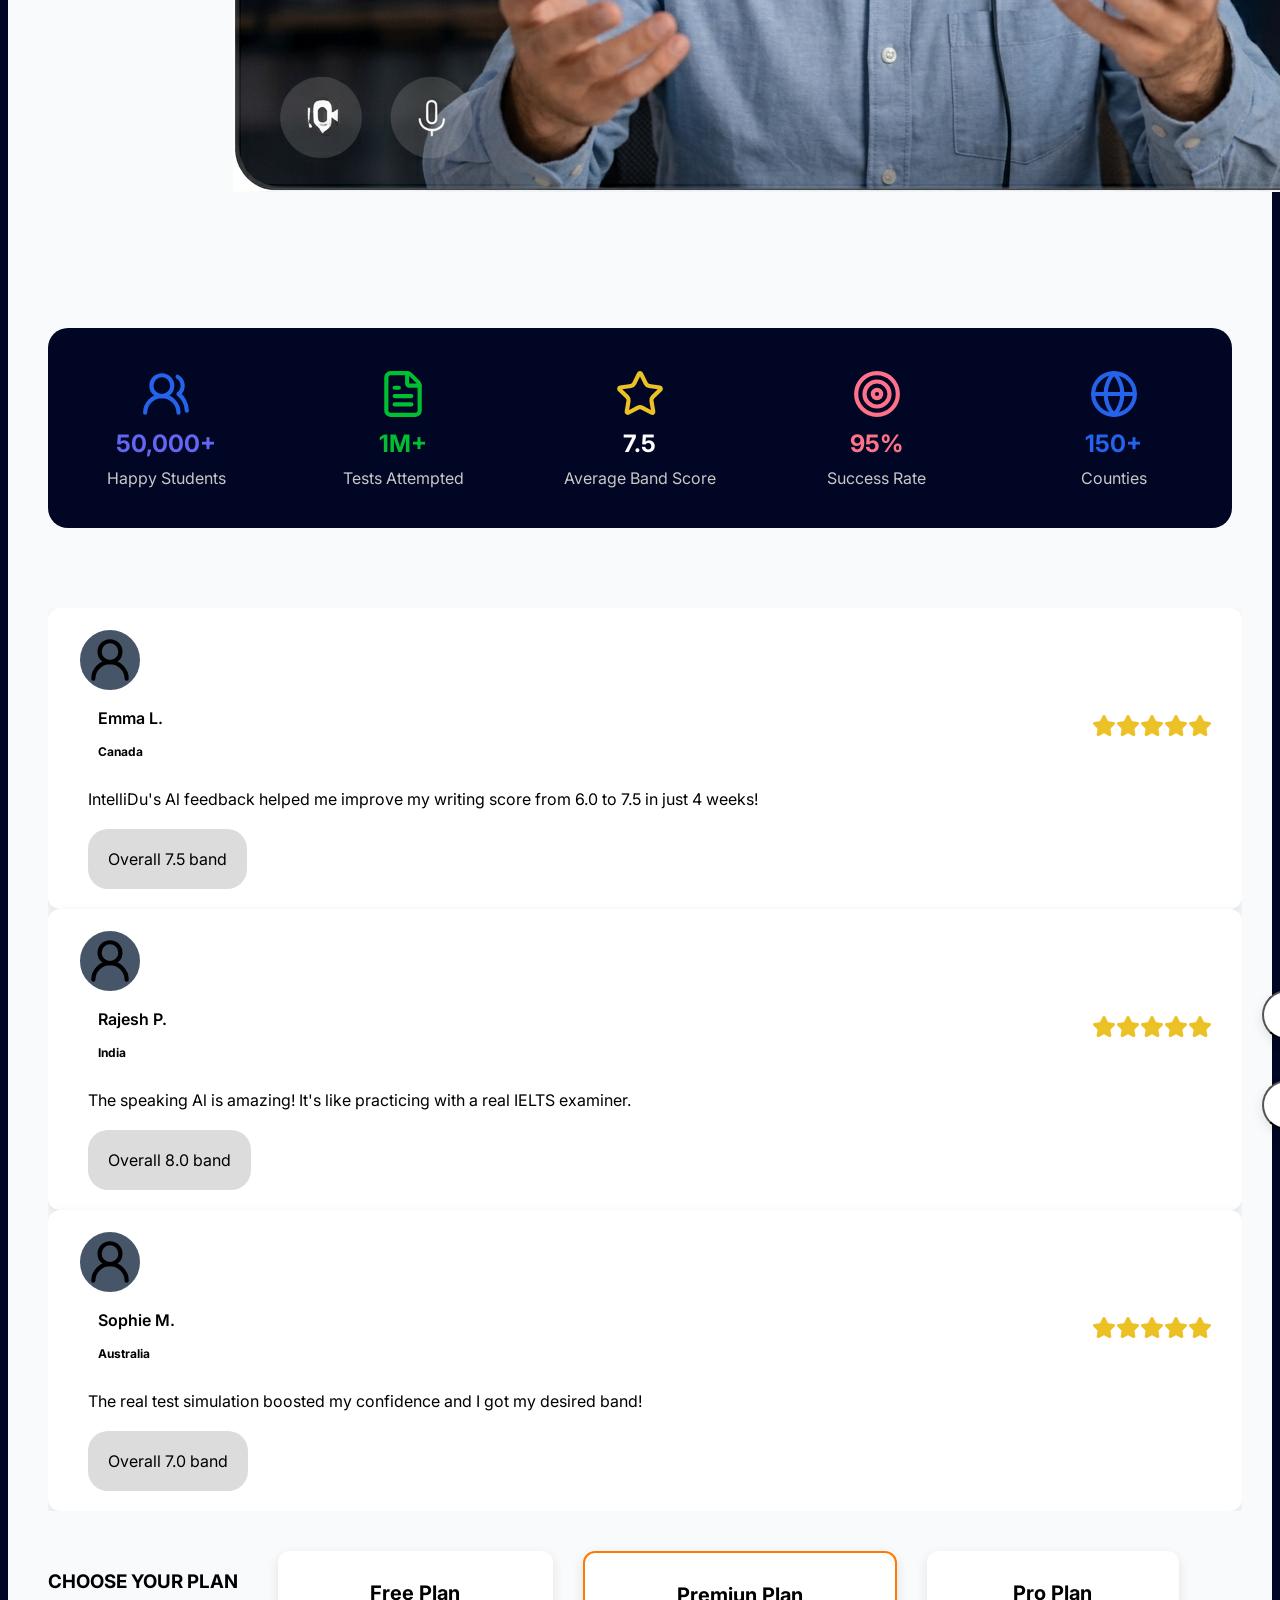
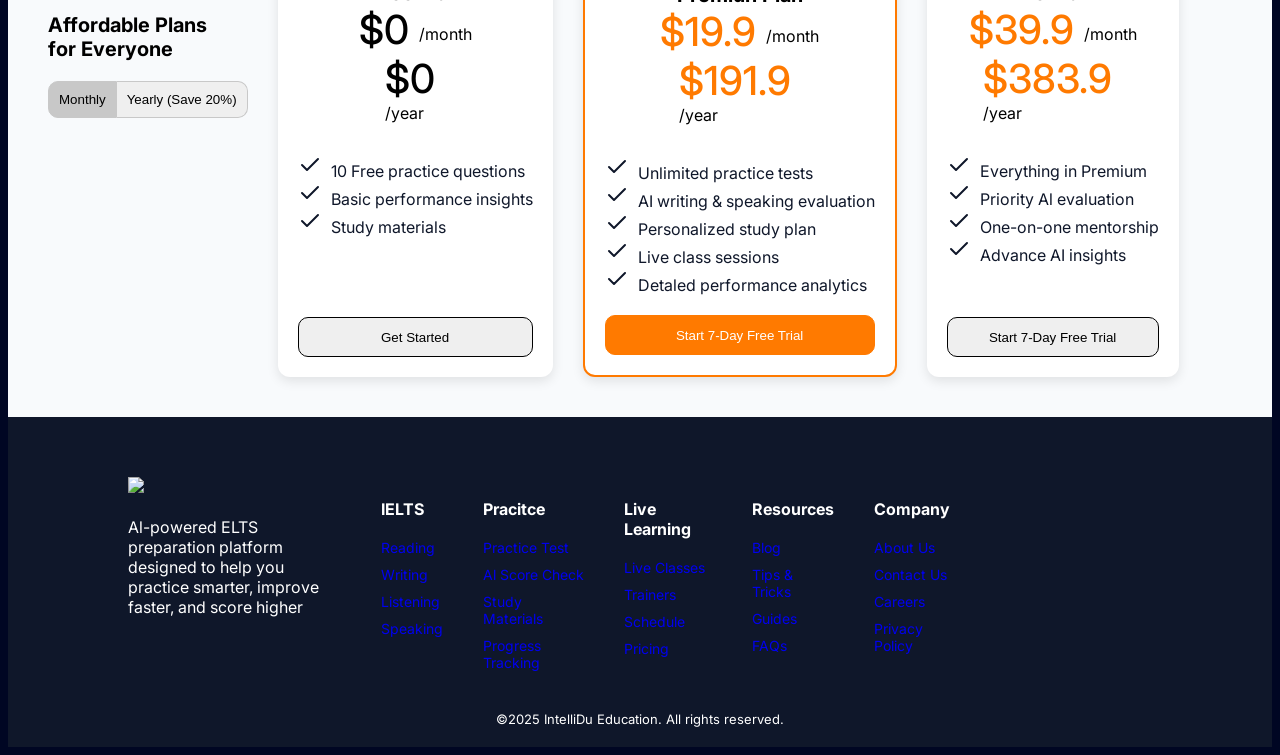
==== commit 7ad1ec10: "new design" ====
--- a/Homepage.html
+++ b/Homepage.html
@@ -74,6 +74,11 @@
             <path d="m9 12 2 2 4-4" />
         </symbol>
 
+        <symbol id="icon-check-circle-reverse" viewBox="0 0 24 24">
+            <circle fill="currentColor" stroke="none" cx="12" cy="12" r="10" />
+            <path fill="none" stroke="white" d="m9 12 2 2 4-4" />
+        </symbol>
+
         <symbol id="icon-target" viewBox="0 0 24 24">
             <circle cx="12" cy="12" r="10" />
             <circle cx="12" cy="12" r="6" />
@@ -141,8 +146,58 @@
             <path d="M20 6 9 17l-5-5" />
         </symbol>
 
-        <symbol id="icon-" viewBox="0 0 24 24">
-
+        <symbol id="icon-star-fill" viewBox="0 0 24 24">
+            <path fill="currentColor"
+                d="M11.525 2.295a.53.53 0 0 1 .95 0l2.31 4.679a2.123 2.123 0 0 0 1.595 1.16l5.166.756a.53.53 0 0 1 .294.904l-3.736 3.638a2.123 2.123 0 0 0-.611 1.878l.882 5.14a.53.53 0 0 1-.771.56l-4.618-2.428a2.122 2.122 0 0 0-1.973 0L6.396 21.01a.53.53 0 0 1-.77-.56l.881-5.139a2.122 2.122 0 0 0-.611-1.879L2.16 9.795a.53.53 0 0 1 .294-.906l5.165-.755a2.122 2.122 0 0 0 1.597-1.16z" />
+        </symbol>
+
+        <symbol id="icon-star" viewBox="0 0 24 24">
+            <path
+                d="M11.525 2.295a.53.53 0 0 1 .95 0l2.31 4.679a2.123 2.123 0 0 0 1.595 1.16l5.166.756a.53.53 0 0 1 .294.904l-3.736 3.638a2.123 2.123 0 0 0-.611 1.878l.882 5.14a.53.53 0 0 1-.771.56l-4.618-2.428a2.122 2.122 0 0 0-1.973 0L6.396 21.01a.53.53 0 0 1-.77-.56l.881-5.139a2.122 2.122 0 0 0-.611-1.879L2.16 9.795a.53.53 0 0 1 .294-.906l5.165-.755a2.122 2.122 0 0 0 1.597-1.16z" />
+        </symbol>
+
+        <symbol id="icon-users" viewBox="0 0 24 24">
+            <path d="M18 21a8 8 0 0 0-16 0" />
+            <circle cx="10" cy="8" r="5" />
+            <path d="M22 20c0-3.37-2-6.5-4-8a5 5 0 0 0-.45-8.3" />
+        </symbol>
+
+        <symbol id="icon-user" viewBox="0 0 24 24">
+            <circle cx="12" cy="8" r="5" />
+            <path d="M20 21a8 8 0 0 0-16 0" />
+        </symbol>
+
+        <symbol id="icon-file" viewBox="0 0 24 24">
+            <path
+                d="M6 22a2 2 0 0 1-2-2V4a2 2 0 0 1 2-2h8a2.4 2.4 0 0 1 1.704.706l3.588 3.588A2.4 2.4 0 0 1 20 8v12a2 2 0 0 1-2 2z" />
+            <path d="M14 2v5a1 1 0 0 0 1 1h5" />
+            <path d="M10 9H8" />
+            <path d="M16 13H8" />
+            <path d="M16 17H8" />
+        </symbol>
+
+        <symbol id="icon-file-pen" viewBox="0 0 24 24">
+            <path
+                d="M14.364 13.634a2 2 0 0 0-.506.854l-.837 2.87a.5.5 0 0 0 .62.62l2.87-.837a2 2 0 0 0 .854-.506l4.013-4.009a1 1 0 0 0-3.004-3.004z" />
+            <path d="M14.487 7.858A1 1 0 0 1 14 7V2" />
+            <path
+                d="M20 19.645V20a2 2 0 0 1-2 2H6a2 2 0 0 1-2-2V4a2 2 0 0 1 2-2h8a2.4 2.4 0 0 1 1.704.706l2.516 2.516" />
+            <path d="M8 18h1" />
+        </symbol>
+
+
+        <symbol id="icon-circle" viewBox="0 0 24 24">
+            <circle fill="currentColor" cx="12" cy="12" r="6" />
+        </symbol>
+
+
+        <symbol id="icon-left" viewBox="0 0 24 24">
+            <path d="m15 18-6-6 6-6" />
+        </symbol>
+
+
+        <symbol id="icon-right" viewBox="0 0 24 24">
+            <path d="m9 18 6-6-6-6" />
         </symbol>
     </svg>
 
@@ -204,7 +259,7 @@
     <section class="hero">
         <div class="hero-main">
             <div>
-                <div class="tag">AI-Powered IELTS Preperation Platform</div>
+                <div class="tag blue">AI-Powered IELTS Preperation Platform</div>
                 <div class="title">
                     Master IELTS<br> with Al.
 
@@ -325,260 +380,759 @@
                 </div>
             </div>
         </div>
-        <div class="feature-container glass">
-            <div class="feature-card card-line">
+
+        <div class="user-rating">
+            <div class="avatar">
                 <svg class="icon icon-lg">
+                    <use href="#icon-user"></use>
+                </svg>
+            </div>
+            <div class="avatar">
+                <svg class="icon icon-lg">
+                    <use href="#icon-user"></use>
+                </svg>
+            </div>
+            <div class="avatar">
+                <svg class="icon icon-lg">
+                    <use href="#icon-user"></use>
+                </svg>
+            </div>
+            <div class="avatar">
+                <svg class="icon icon-lg">
+                    <use href="#icon-user"></use>
+                </svg>
+            </div>
+            <div class="avatar last">
+                <svg class="icon icon-lg">
+                    <use href="#icon-user"></use>
+                </svg>
+            </div>
+            <div>
+                <div class="stars">
+                    <svg class="icon icon-sm">
+                        <use href="#icon-star-fill"></use>
+                    </svg>
+                    <svg class="icon icon-sm">
+                        <use href="#icon-star-fill"></use>
+                    </svg>
+                    <svg class="icon icon-sm">
+                        <use href="#icon-star-fill"></use>
+                    </svg>
+                    <svg class="icon icon-sm">
+                        <use href="#icon-star-fill"></use>
+                    </svg>
+                    <svg class="icon icon-sm">
+                        <use href="#icon-star-fill"></use>
+                    </svg>
+
+                    <div class="rating">
+                        4.9/5
+                    </div>
+                </div>
+
+                From 50,000+ learners worldwide
+            </div>
+        </div>
+
+        <section class="service-card-container glass">
+            <div class="service-card glass">
+                <svg class="icon icon-lg indigo">
                     <use href="#icon-robot"></use>
                 </svg>
-                <div class="description">
-                    <div class="description-title">
-                        Al That Evaluates <br> Like an Examiner
-                    </div>
-                    <div>
-                        Accurate band scores with<br>
-                        detailed feedback aligned<br>to IELTS standards.
-                    </div>
-                </div>
-            </div>
-
-            <div class="feature-card card-line">
-                <svg class="icon icon-lg">
-                    <use href="#icon-target"></use>
-                </svg>
-                <div class="description">
-                    <div class="description-title">
-                        Real Exam Simulation
-                    </div>
-                    <div>
-                        Practice exactly like the real test same format,
-                        difficultty, and timing.
-                    </div>
-                </div>
-            </div>
-
-            <div class="feature-card card-line">
-                <svg class="icon icon-lg">
-                    <use href="#icon-lightning"></use>
-                </svg>
-                <div class="description">
-                    <div class="description-title">
-                        Instant Improvement Insights
-                    </div>
-                    <div>
-                        Know exactly where you're losing marks and how to improve faster.
-                    </div>
-                </div>
-            </div>
-
-            <div class="feature-card">
-                <svg class="icon icon-lg">
-                    <use href="#icon-globe"></use>
-                </svg>
-                <div class="description">
-                    <div class="description-title">
-                        Learn From Anywhere
-                    </div>
-                    <div>
-                        Accessible globally.<br> Practice on any device, anytime.
-                    </div>
-                </div>
-            </div>
-        </div>
-    </section>
-
-    <section class="main-content">
-        <div class="feature-title-1">Everything You Need To Succeed</div>
-        <div class="feature-title-2">Powerful Features.<span>Better Results.</span></div>
-        <section class="service-card-container">
-            <div class="service-card">
-                <svg class="icon icon-lg indigo">
-                    <use href="#icon-clipboard"></use>
-                </svg>
                 <div class="card-content">
-                    <h3>Free Practice Tests</h3>
-                    <p>Full-length IELTS-style tests for all modules - Reading, Writing. Listening & Speaking.</p>
-                </div>
-            </div>
-
-            <div class="service-card">
-                <svg class="icon icon-lg blue">
-                    <use href="#icon-ai"></use>
+                    <h3>Real IELTS Simulation</h3>
+                    <p>Timed tests with real exam experience</p>
+                </div>
+                <div class="indigo">Start Test →</div>
+            </div>
+
+            <div class="service-card glass">
+                <svg class="icon icon-lg light-blue">
+                    <use href="#icon-file-pen"></use>
                 </svg>
                 <div class="card-content">
-                    <h3>Al Score & Feedback</h3>
-                    <p>Get instant band scores with detailed feedback and smart suggestions.</p>
-                </div>
-            </div>
-
-            <div class="service-card">
+                    <h3>Al Writing Evaluation</h3>
+                    <p>Get detailed feedback like a real examiner</p>
+                </div>
+                <div class="light-blue">Try Now →</div>
+            </div>
+
+            <div class="service-card glass">
+                <svg class="icon icon-lg orange">
+                    <use href="#icon-microphone"></use>
+                </svg>
+                <div class="card-content">
+                    <h3>Al Speaking Evaluation</h3>
+                    <p>Natural Al conversation with band score</p>
+                </div>
+                <div class="orange">Start Speaking →</div>
+            </div>
+
+            <div class="service-card glass">
+                <svg class="icon icon-lg pink">
+                    <use href="#icon-users"></use>
+                </svg>
+                <div class="card-content">
+                    <h3>Live Classes</h3>
+                    <p>Live Classes Learn live with expert IELTS instructors</p>
+                </div>
+                <div class="pink">Join Live Class →</div>
+            </div>
+            <div class="service-card glass">
                 <svg class="icon icon-lg green">
-                    <use href="#icon-video"></use>
+                    <use href="#icon-lightbolb"></use>
                 </svg>
                 <div class="card-content">
-                    <h3>Live Online Classes</h3>
-                    <p>Learn from expert trainers in interactive live sessions.</p>
-                </div>
-            </div>
-
-            <div class="service-card">
-                <svg class="icon icon-lg orange">
-                    <use href="#icon-book"></use>
-                </svg>
-                <div class="card-content">
-                    <h3>Study Materials</h3>
-                    <p>Access curated lessons, strategies, sample answers & notes.</p>
-                </div>
-            </div>
-            <div class="service-card">
-                <svg class="icon icon-lg blue">
+                    <h3>Personalized Insights</h3>
+                    <p>Al-driven study plan just for you</p>
+                </div>
+                <div class="green">See Insight →</div>
+            </div>
+            <div class="service-card glass">
+                <svg class="icon icon-lg light-green">
                     <use href="#icon-chart"></use>
                 </svg>
                 <div class="card-content">
                     <h3>Progress Tracking</h3>
-                    <p>Track your progress with smart analytics and performance reports.</p>
-                </div>
-            </div>
-            <div class="service-card">
+                    <p>Track your band score improvement</p>
+                </div>
+                <div class="light-green">View Progress →</div>
+            </div>
+        </section>
+
+
+    </section>
+
+    <section class="main-content">
+        <div class="feature-container">
+            <div class="feature-description">
+                <div class="tag white">AI EVALUATION</div>
+                <h1>
+                    Al Feedback Like <br> a Real Examiner
+                </h1>
+                <div class="list">
+                    <svg class="icon icon-sm indigo">
+                        <use href="#icon-check-circle"></use>
+                    </svg>
+                    Advanced Al correction
+                </div>
+                <div class="list">
+                    <svg class="icon icon-sm indigo">
+                        <use href="#icon-check-circle"></use>
+                    </svg>
+                    Detailed band descriptors
+                </div>
+                <div class="list">
+                    <svg class="icon icon-sm indigo">
+                        <use href="#icon-check-circle"></use>
+                    </svg>
+                    Grammar & voabulary suggestions
+                </div>
+                <div class="list">
+                    <svg class="icon icon-sm indigo">
+                        <use href="#icon-check-circle"></use>
+                    </svg>
+                    Improve faster with Al insights
+                </div>
+                <button class="feature-btn btn-indigo">Try Al Evaluation Now</button>
+            </div>
+
+            <div class="ai-example">
+                <div class="title">
+                    <h1>Task</h1>
+                    <h2>(286 Words)</h2>
+                </div>
+                Nowadays, many people prefer to study in other countries. <br>
+                What are the advantages and <span class="purple">disadvantage</span> of studying abroad? <br>
+                Some people believes that studying overseas has more benefits <br>
+                than studying in the home country. In my opinion, while there <br>
+                are several <span class="red">advantages</span>, there are also some <span
+                    class="red">disadvantages</span>.<br>
+                One major <span class="red">advantage</span> is that students can experience a new <br>
+                culture and improve their language skills. This helps them <br>
+                become more independent and confident.
+
+                <div class="score">
+                    <div class="left">
+                        <span>Overall Band Score</span>
+                        <div class="progress-circle-wrapper">
+                            <div class="progress-circle" style="--progress: 60%;--track: 70%;--fill: var(--green-icon)">
+                            </div>
+                            <span class="progress-text navy">7.0</span>
+                            <span class="progress-text-sm"> Good</span>
+                        </div>
+                    </div>
+                    <div class="right">
+                        <div class="individual">
+                            <span>Tesk Achievement</span>
+                            <span>7.0</span>
+                        </div>
+                        <div class="individual">
+                            <span>Coherence & Cohesion</span>
+                            <span>7.0</span>
+                        </div>
+                        <div class="individual">
+                            <span>Lexical Resource</span>
+                            <span>6.5</span>
+                        </div>
+                        <div class="individual">
+                            <span>Grammatical Range</span>
+                            <span>7.5</span>
+                        </div>
+                    </div>
+                </div>
+            </div>
+
+            <div class="ai-feedback">
+                <h2>
+                    AI Feedback
+                </h2>
+                <div>
+                    <div class="list">
+                        <svg class="icon icon-sm indigo">
+                            <use href="#icon-circle"></use>
+                        </svg>
+                        Good introduction and clear opinion.
+                    </div>
+
+                    <div class="list">
+                        <svg class="icon icon-sm indigo">
+                            <use href="#icon-circle"></use>
+                        </svg>
+                        Try to develop your ideas more with examples.
+                    </div>
+
+                    <div class="list">
+                        <svg class="icon icon-sm indigo">
+                            <use href="#icon-circle"></use>
+                        </svg>
+                        Improve the variety of your vocabulary
+                    </div>
+
+                    <div class="list">
+                        <svg class="icon icon-sm indigo">
+                            <use href="#icon-circle"></use>
+                        </svg>
+                        Check article usage and sentence structure.
+                    </div>
+                </div>
+
+                <button class="feature-btn full btn-indigo">View Detailed Feedback</button>
+            </div>
+        </div>
+
+        <div class="feature-container dark-background">
+            <div class="feature-description white">
+                <div class="tag blue">REAL IELTS SIMULATION</div>
+                <h1>
+                    Experience the<br> Real Test Before<br> the Real Test
+                </h1>
+                <div class="list">
+                    <svg class="icon icon-sm indigo">
+                        <use href="#icon-check-circle-reverse"></use>
+                    </svg>
+                    Full-length IELTS tests<br> (Listening, Reading, Writing, Speaking)
+                </div>
+                <div class="list">
+                    <svg class="icon icon-sm indigo">
+                        <use href="#icon-check-circle-reverse"></use>
+                    </svg>
+                    Real exam interface<br> Same format, timing & difficulty
+                </div>
+                <div class="list">
+                    <svg class="icon icon-sm indigo">
+                        <use href="#icon-check-circle-reverse"></use>
+                    </svg>
+                    Instant band score<br> Get results with detailed insights
+                </div>
+                <div class="list">
+                    <svg class="icon icon-sm indigo">
+                        <use href="#icon-check-circle-reverse"></use>
+                    </svg>
+                    Performance analytics<br> Track your progress smartly
+                </div>
+                <button class="feature-btn btn-indigo">Start Full Test Now</button>
+            </div>
+
+            <div class="simulation-example glass ">
+                <h1>Section 2</h1>
+                <p>
+                    Questions 11-20<br><br>
+                    Complete the notes below.<br>
+                    Write NO MORE THAN TWO WORDS for each answer.<br><br>
+                    Example<br>
+                    Q. The new leisure centre is located near the<br>
+                    shopping _____ centre<br>
+                    Answer: Town<br><br>
+
+                    11. The swimming pool has a special<br>
+                    _____ for children.
+                </p>
+            </div>
+
+            <div class="simulation-timer glass">
+                <div>Time Left</div>
+                <div class="progress-circle-wrapper">
+                    <div class="progress-circle"
+                        style="--progress: 50%;--track: 50%;--fill: var(--orange-cta);--background: var(--light-background)">
+                    </div>
+                    <span class="progress-text">25:30</span>
+                </div>
+                <div class="current-progress">
+                    <div>Progress</div>
+                    <div>11/40</div>
+                </div>
+                <div class="progress">
+                    <div class="progress-bar" style="width: 25%"></div>
+                </div>
+                <button class="feature-btn btn-orange">End Test</button>
+            </div>
+        </div>
+
+        <div class="feature-container">
+            <div class="feature-description">
+                <div class="tag white">LIVE LEARNING</div>
+                <h1>
+                    Learn Live with <br> Expert Instructors
+                </h1>
+                <span>
+                    Join interactive live classes, ask questions, <br>
+                    and improve with real-time guidance. <br>
+                </span>
+                <button class="feature-btn btn-indigo">Join Live Class</button>
+            </div>
+
+            <div class="video-example">
+                <img src="image/live.png">
+            </div>
+
+            <div class="live-class">
+                <h1>Today's Class</h1>
+                <h2>Writing Task 2 Masterclass</h2>
+                <div class="list">
+                    <svg class="icon icon-sm green">
+                        <use href="#icon-check-circle-reverse"></use>
+                    </svg>
+                    Essay structure
+                </div>
+
+                <div class="list">
+                    <svg class="icon icon-sm green">
+                        <use href="#icon-check-circle-reverse"></use>
+                    </svg>
+                    Coherence techniques
+                </div>
+
+                <div class="list">
+                    <svg class="icon icon-sm green">
+                        <use href="#icon-check-circle-reverse"></use>
+                    </svg>
+                    High band vocabulary
+                </div>
+
+                <div class="list">
+                    <svg class="icon icon-sm green">
+                        <use href="#icon-check-circle-reverse"></use>
+                    </svg>
+                    Live practice & feedback
+                </div>
+
+                <div class="flex">
+                    <div class="avatar">
+                        <svg class="icon icon-lg">
+                            <use href="#icon-user"></use>
+                        </svg>
+                    </div>
+                    <div class="avatar">
+                        <svg class="icon icon-lg">
+                            <use href="#icon-user"></use>
+                        </svg>
+                    </div>
+                    <div class="avatar">
+                        <svg class="icon icon-lg">
+                            <use href="#icon-user"></use>
+                        </svg>
+                    </div>
+                    <div class="avatar">
+                        <svg class="icon icon-lg">
+                            <use href="#icon-user"></use>
+                        </svg>
+                    </div>
+                    <div class="avatar last">
+                        <svg class="icon icon-lg">
+                            <use href="#icon-user"></use>
+                        </svg>
+                    </div>
+                    +254 <br>Student Join
+                </div>
+            </div>
+        </div>
+
+        <div class="stats-container">
+            <div class="stats-card">
+                <svg class="icon icon-lg blue">
+                    <use href="#icon-users"></use>
+                </svg>
+                <div class="description">
+                    <div class="description-title indigo">
+                        50,000+
+                    </div>
+                    <div>
+                        Happy Students
+                    </div>
+                </div>
+            </div>
+
+            <div class="stats-card">
+                <svg class="icon icon-lg green">
+                    <use href="#icon-file"></use>
+                </svg>
+                <div class="description">
+                    <div class="description-title green">
+                        1M+
+                    </div>
+                    <div>
+                        Tests Attempted
+                    </div>
+                </div>
+            </div>
+
+            <div class="stats-card">
+                <svg class="icon icon-lg yellow">
+                    <use href="#icon-star"></use>
+                </svg>
+                <div class="description">
+                    <div class="description-title white">
+                        7.5
+                    </div>
+                    <div>
+                        Average Band Score
+                    </div>
+                </div>
+            </div>
+
+            <div class="stats-card">
                 <svg class="icon icon-lg pink">
-                    <use href="#icon-lightbolb"></use>
-                </svg>
-                <div class="card-content">
-                    <h3>Expert Guidance</h3>
-                    <p>Learn proven strategies. and get guidance from IELTS experts.</p>
-                </div>
+                    <use href="#icon-target"></use>
+                </svg>
+                <div class="description">
+                    <div class="description-title pink">
+                        95%
+                    </div>
+                    <div>
+                        Success Rate
+                    </div>
+                </div>
+            </div>
+
+            <div class="stats-card">
+                <svg class="icon icon-lg blue">
+                    <use href="#icon-globe"></use>
+                </svg>
+                <div class="description">
+                    <div class="description-title blue">
+                        150+
+                    </div>
+                    <div>
+                        Counties
+                    </div>
+                </div>
+            </div>
+        </div>
+
+        <section class="user-card-container">
+            <div class="track flex">
+                <div class="user-card">
+                    <div class="flex">
+                        <div class="avatar">
+                            <svg class="icon icon-lg">
+                                <use href="#icon-user"></use>
+                            </svg>
+                        </div>
+                        <div class="user-info">
+                            <div>
+                                <h1>Emma L.</h1>
+                                <h2>Canada</h2>
+                            </div>
+                            <div class="stars">
+                                <svg class="icon icon-sm">
+                                    <use href="#icon-star-fill"></use>
+                                </svg>
+                                <svg class="icon icon-sm">
+                                    <use href="#icon-star-fill"></use>
+                                </svg>
+                                <svg class="icon icon-sm">
+                                    <use href="#icon-star-fill"></use>
+                                </svg>
+                                <svg class="icon icon-sm">
+                                    <use href="#icon-star-fill"></use>
+                                </svg>
+                                <svg class="icon icon-sm">
+                                    <use href="#icon-star-fill"></use>
+                                </svg>
+                            </div>
+                        </div>
+                    </div>
+                    <p>
+                        IntelliDu's Al feedback helped me improve my writing score from 6.0 to 7.5 in just 4 weeks!
+                    </p>
+                    <div class="user-score">Overall 7.5 band</div>
+                </div>
+
+                <div class="user-card">
+                    <div class="flex">
+                        <div class="avatar">
+                            <svg class="icon icon-lg">
+                                <use href="#icon-user"></use>
+                            </svg>
+                        </div>
+                        <div class="user-info">
+                            <div>
+                                <h1>Rajesh P.</h1>
+                                <h2>India</h2>
+                            </div>
+                            <div class="stars">
+                                <svg class="icon icon-sm">
+                                    <use href="#icon-star-fill"></use>
+                                </svg>
+                                <svg class="icon icon-sm">
+                                    <use href="#icon-star-fill"></use>
+                                </svg>
+                                <svg class="icon icon-sm">
+                                    <use href="#icon-star-fill"></use>
+                                </svg>
+                                <svg class="icon icon-sm">
+                                    <use href="#icon-star-fill"></use>
+                                </svg>
+                                <svg class="icon icon-sm">
+                                    <use href="#icon-star-fill"></use>
+                                </svg>
+                            </div>
+                        </div>
+                    </div>
+                    <p>
+                        The speaking Al is amazing! It's like practicing with a real IELTS examiner.
+                    </p>
+                    <div class="user-score">Overall 8.0 band</div>
+                </div>
+
+                <div class="user-card">
+                    <div class="flex">
+                        <div class="avatar">
+                            <svg class="icon icon-lg">
+                                <use href="#icon-user"></use>
+                            </svg>
+                        </div>
+                        <div class="user-info">
+                            <div>
+                                <h1>Sophie M.</h1>
+                                <h2>Australia</h2>
+                            </div>
+                            <div class="stars">
+                                <svg class="icon icon-sm">
+                                    <use href="#icon-star-fill"></use>
+                                </svg>
+                                <svg class="icon icon-sm">
+                                    <use href="#icon-star-fill"></use>
+                                </svg>
+                                <svg class="icon icon-sm">
+                                    <use href="#icon-star-fill"></use>
+                                </svg>
+                                <svg class="icon icon-sm">
+                                    <use href="#icon-star-fill"></use>
+                                </svg>
+                                <svg class="icon icon-sm">
+                                    <use href="#icon-star-fill"></use>
+                                </svg>
+                            </div>
+                        </div>
+                    </div>
+                    <p>
+                        The real test simulation boosted my confidence and I got my desired band!
+                    </p>
+                    <div class="user-score">Overall 7.0 band</div>
+                </div>
+            </div>
+
+            <div class="scroll-btn">
+                <button class="left-btn">
+                    <svg class="icon icon-sm">
+                        <use href="#icon-left"></use>
+                    </svg>
+                </button>
+                <button class="right-btn">
+                    <svg class="icon icon-sm">
+                        <use href="#icon-right"></use>
+                    </svg>
+                </button>
             </div>
         </section>
-        <div class="plan-title">Choose A Plan That Suits You</div>
+
         <section class="plan-container">
+            <div>
+                <h1>
+                    CHOOSE YOUR PLAN
+                </h1>
+                <h2>
+                    Affordable Plans<br> for Everyone
+                </h2>
+                <div class="switch">
+                    <button class="switch-btn-month active">Monthly</button>
+                    <button class="switch-btn-year">Yearly (Save 20%)</button>
+                </div>
+            </div>
             <div class="plan-card">
-                <div class="flex">
-                    <div class="icon-and-price">
-                        <svg class="icon icon-lg green">
-                            <use href="#icon-gift"></use>
-                        </svg>
-                        <div>
+                <div class="description">
+                    <div class="title">
+                        Free Plan
+                    </div>
+                    <div class="monthly-content">
+                        <div class="price">
                             $0
                         </div>
-                    </div>
-                    <div class="description">
-                        <div class="title green">
-                            Free Practice
-                        </div>
-                        <div class="subtitle">
-                            Always Free
-                        </div>
-                        <div class="plan-feature">
-                            <div class="flex">
-                                <svg class="icon icon-sm">
-                                    <use href="#icon-check"></use>
-                                </svg>
-                                Full-length practice tests
-                            </div>
-                            <div class="flex">
-                                <svg class="icon icon-sm">
-                                    <use href="#icon-check"></use>
-                                </svg>
-                                Basic performance insights
-                            </div>
-                            <div class="flex">
-                                <svg class="icon icon-sm">
-                                    <use href="#icon-check"></use>
-                                </svg>
-                                Study materials
-                            </div>
-                        </div>
-                    </div>
-                </div>
-
-                <button class="plan-btn btn-green">Start Free</button>
+                        <div class="cycle">
+                            /month
+                        </div>
+                    </div>
+
+                    <div class="yearly-content hidden">
+                        <div class="price">
+                            $0
+                        </div>
+                        <div class="cycle">
+                            /year
+                        </div>
+                    </div>
+
+                    <div class="plan-feature">
+                        <div class="flex">
+                            <svg class="icon icon-sm">
+                                <use href="#icon-check"></use>
+                            </svg>
+                            10 Free practice questions
+                        </div>
+                        <div class="flex">
+                            <svg class="icon icon-sm">
+                                <use href="#icon-check"></use>
+                            </svg>
+                            Basic performance insights
+                        </div>
+                        <div class="flex">
+                            <svg class="icon icon-sm">
+                                <use href="#icon-check"></use>
+                            </svg>
+                            Study materials
+                        </div>
+                    </div>
+                </div>
+                <button class="plan-btn">Get Started</button>
+            </div>
+            <div class="plan-card popular">
+                <div class="description">
+                    <div class="title">
+                        Premiun Plan
+                    </div>
+                    <div class="monthly-content">
+                        <div class="price orange">
+                            $19.9
+                        </div>
+                        <div class="cycle">
+                            /month
+                        </div>
+                    </div>
+                    <div class="yearly-content hidden">
+                        <div class="price orange">
+                            $191.9
+                        </div>
+                        <div class="cycle">
+                            /year
+                        </div>
+                    </div>
+                    <div class="plan-feature">
+                        <div class="flex">
+                            <svg class="icon icon-sm">
+                                <use href="#icon-check"></use>
+                            </svg>
+                            Unlimited practice tests
+                        </div>
+                        <div class="flex">
+                            <svg class="icon icon-sm">
+                                <use href="#icon-check"></use>
+                            </svg>
+                            AI writing & speaking evaluation
+                        </div>
+                        <div class="flex">
+                            <svg class="icon icon-sm">
+                                <use href="#icon-check"></use>
+                            </svg>
+                            Personalized study plan
+                        </div>
+                        <div class="flex">
+                            <svg class="icon icon-sm">
+                                <use href="#icon-check"></use>
+                            </svg>
+                            Live class sessions
+                        </div>
+                        <div class="flex">
+                            <svg class="icon icon-sm">
+                                <use href="#icon-check"></use>
+                            </svg>
+                            Detaled performance analytics
+                        </div>
+                    </div>
+                </div>
+                <button class="plan-btn popular">Start 7-Day Free Trial</button>
             </div>
             <div class="plan-card">
-                <div class="flex">
-                    <div class="icon-and-price">
-                        <svg class="icon icon-lg blue">
-                            <use href="#icon-tv"></use>
-                        </svg>
-                        <div>
-                            $49
-                        </div>
-                    </div>
-                    <div class="description">
-                        <div class="title blue">
-                            Live Classes
-                        </div>
-                        <div class="plan-feature">
-                            <div class="flex">
-                                <svg class="icon icon-sm">
-                                    <use href="#icon-check"></use>
-                                </svg>
-                                Live interactive classes
-                            </div>
-                            <div class="flex">
-                                <svg class="icon icon-sm">
-                                    <use href="#icon-check"></use>
-                                </svg>
-                                Expert trainers
-                            </div>
-                            <div class="flex">
-                                <svg class="icon icon-sm">
-                                    <use href="#icon-check"></use>
-                                </svg>
-                                Doubt solving sessions
-                            </div>
-                            <div class="flex">
-                                <svg class="icon icon-sm">
-                                    <use href="#icon-check"></use>
-                                </svg>
-                                Class recordings
-                            </div>
-                        </div>
-                    </div>
-                </div>
-                <button class="plan-btn btn-blue">Join Live Classes</button>
-            </div>
-            <div class="plan-card">
-                <div class="flex">
-                    <div class="icon-and-price">
-                        <svg class="icon icon-lg purple">
-                            <use href="#icon-crown"></use>
-                        </svg>
-                        <div>
-                            $99
-                        </div>
-                    </div>
-                    <div class="description">
-                        <div class="title purple">
-                            Premium
-                        </div>
-                        <div class="plan-feature">
-                            <div class="flex">
-                                <svg class="icon icon-sm">
-                                    <use href="#icon-check"></use>
-                                </svg>
-                                Everything in Live Classes
-                            </div>
-                            <div class="flex">
-                                <svg class="icon icon-sm">
-                                    <use href="#icon-check"></use>
-                                </svg>
-                                Advanced Al evaluation
-                            </div>
-                            <div class="flex">
-                                <svg class="icon icon-sm">
-                                    <use href="#icon-check"></use>
-                                </svg>
-                                Premium study materials
-                            </div>
-                            <div class="flex">
-                                <svg class="icon icon-sm">
-                                    <use href="#icon-check"></use>
-                                </svg>
-                                Priority support
-                            </div>
-                        </div>
-                    </div>
-                </div>
-                <button class="plan-btn btn-purple">Go Premium</button>
+                <div class="description">
+                    <div class="title">
+                        Pro Plan
+                    </div>
+                    <div class="monthly-content">
+                        <div class="price orange">
+                            $39.9
+                        </div>
+                        <div class="cycle">
+                            /month
+                        </div>
+                    </div>
+                    <div class="yearly-content hidden">
+                        <div class="price orange">
+                            $383.9
+                        </div>
+                        <div class="cycle">
+                            /year
+                        </div>
+                    </div>
+                    <div class="plan-feature">
+                        <div class="flex">
+                            <svg class="icon icon-sm">
+                                <use href="#icon-check"></use>
+                            </svg>
+                            Everything in Premium
+                        </div>
+                        <div class="flex">
+                            <svg class="icon icon-sm">
+                                <use href="#icon-check"></use>
+                            </svg>
+                            Priority Al evaluation
+                        </div>
+                        <div class="flex">
+                            <svg class="icon icon-sm">
+                                <use href="#icon-check"></use>
+                            </svg>
+                            One-on-one mentorship
+                        </div>
+                        <div class="flex">
+                            <svg class="icon icon-sm">
+                                <use href="#icon-check"></use>
+                            </svg>
+                            Advance AI insights
+                        </div>
+                    </div>
+                </div>
+
+                <button class="plan-btn ">Start 7-Day Free Trial</button>
             </div>
         </section>
     </section>
--- a/Homepage.css
+++ b/Homepage.css
@@ -9,38 +9,63 @@
     --white-cards: #FFFFFF;
     --hero-background: #000623;
     --feature-icon: #817ed5;
-    --green-icon: #189a69;
-    --pink-icon: #eba6b1;
+    --green-icon: #00bf33;
+    --pink-icon: #ff728a;
     --purple-icon: #5223ad;
+    --star-icon: #ebc126;
+    --red-icon: #ff0000;
+    --light-blue-icon: #4ca8ff;
+    --light-green-icon: #76ef4e;
+}
+
+.white {
+    color: var(--white-cards)
 }
 
 .navy {
-    color:var(--primary-navy)
+    color: var(--primary-navy)
 }
 
 .blue {
-    color:var(--intelliDu-blue)
+    color: var(--intelliDu-blue)
 }
 
 .indigo {
-    color:var(--ai-indigo)
+    color: var(--ai-indigo)
 }
 
 .orange {
-    color:var(--orange-cta)
+    color: var(--orange-cta)
 }
 
 .green {
-    color:var(--green-icon)
+    color: var(--green-icon)
 }
 
 .pink {
-    color:var(--pink-icon)
+    color: var(--pink-icon)
 }
 
 .purple {
-    color:var(--purple-icon)
-}
+    color: var(--purple-icon)
+}
+
+.yellow {
+    color: var(--star-icon)
+}
+
+.red {
+    color: var(--red-icon)
+}
+
+.light-blue {
+    color: var(--light-blue-icon)
+}
+
+.light-green {
+    color: var(--light-green-icon)
+}
+
 
 body {
     font-family: 'Inter', sans-serif;
@@ -65,6 +90,7 @@
     padding: 10px 50px;
     box-shadow: 0 2px 0 rgba(0, 0, 0, 0.1);
     background-color: var(--hero-background);
+    z-index: 1000;
 }
 
 .logo {
@@ -137,6 +163,7 @@
     z-index: 1;
     border: 1px solid rgba(0, 0, 0, 0.1);
     border-radius: 10px;
+    overflow: hidden;
 }
 
 .dropdown-content a {
@@ -183,15 +210,25 @@
     display: inline-block;
     padding: 6px 12px;
     border-radius: 1000px;
+    font-size: 14px;
+}
+
+.tag.blue {
     background: var(--intelliDu-blue);
     color: var(--white-cards);
-    font-size: 14px;
-}
+}
+
+.tag.white {
+    background: var(--white-cards);
+    color: var(--ai-indigo);
+    border: 1px solid var(--ai-indigo);
+}
+
 
 .hero {
     color: var(--white-cards);
     padding: 100px 50px 0;
-    background-image: url("image/background_2.png");
+    background-image: url("image/background.png");
     background-size: cover;
     background-position: right center;
 
@@ -217,6 +254,20 @@
     .features {
         margin: auto 10px;
         white-space: nowrap;
+    }
+}
+
+@media (max-width: 768px) {
+    .hero {
+        background: var(--hero-background);
+    }
+
+    .overall-score-card {
+        display: none !important;
+    }
+
+    .skill-card-container {
+        display: none !important;
     }
 }
 
@@ -246,6 +297,20 @@
     transform: scale(1.05);
 }
 
+@keyframes float {
+    0% {
+        transform: translateY(0px);
+    }
+
+    50% {
+        transform: translateY(-10px);
+    }
+
+    100% {
+        transform: translateY(0px);
+    }
+}
+
 .overall-score-card {
     display: flex;
     flex-direction: column;
@@ -254,10 +319,13 @@
     gap: 20px;
     border-radius: 20px;
     padding: 30px;
+    margin-right: 300px;
 
     p {
         max-width: 150px;
     }
+
+    animation: float 3s ease-in-out infinite;
 }
 
 .skill-card-container {
@@ -270,6 +338,7 @@
     padding: 20px;
     display: flex;
     border-radius: 20px;
+    animation: float 3s ease-in-out infinite;
 
     .score {
         width: 150px;
@@ -304,13 +373,20 @@
 }
 
 .progress-circle {
-    width: 120px;
-    height: 120px;
+    --size: 120px;
+    --progress: 0%;
+    --track: 0%;
+    --fill: var(--intelliDu-blue);
+    --background: #0000001c;
+    --light-background: #ffffff1c;
+
+    width: var(--size);
+    height: var(--size);
     border-radius: 50%;
 
     background:
-        conic-gradient(var(--intelliDu-blue) 0%,
-            #ffffff1c 0%);
+        conic-gradient(var(--fill) var(--progress),
+            var(--background) var(--track) 100%);
 
     -webkit-mask: radial-gradient(circle,
             transparent 60%,
@@ -327,10 +403,8 @@
     position: relative;
 }
 
-
 .progress-text {
     font-size: 40px;
-    color: var(--white-cards);
     position: absolute;
     inset: 0;
     display: flex;
@@ -349,95 +423,325 @@
     align-items: center;
 }
 
-.feature-title-1 {
-    color: var(--orange-cta);
-    font-size: 30px;
-    padding-top: 10px;
-    margin-bottom: 5px;
-    display: flex;
-    justify-content: center;
-    align-items: center;
-}
-
-.feature-title-2 {
-    font-size: 40px;
-    margin-bottom: 5px;
-    display: flex;
-    justify-content: center;
-    align-items: center;
+.dark-background {
+    background-color: var(--hero-background);
+}
+
+.feature-container {
+    display: grid;
+    grid-template-columns: 1fr 2fr 1fr;
+    gap: 20px;
+    margin-bottom: 40px;
+    padding: 50px;
+}
+
+@media (max-width: 768px) {
+    .feature-container {
+        display: flex;
+    }
+
+    .ai-example {
+        display: none !important;
+    }
+
+    .ai-feedback {
+        display: none !important;
+    }
+
+    .simulation-example {
+        display: none !important;
+    }
+
+    .simulation-timer {
+        display: none !important;
+    }
+
+
+    .video-example {
+        display: none !important;
+    }
+    
+    .live-class {
+        display: none !important;
+    }
+}
+
+.feature-description {
+    flex: 1;
+
+    h1 {
+        font-size: 30px;
+        font-weight: 700;
+        margin: 20px auto;
+    }
+
+    button {
+        margin-top: 20px;
+    }
+}
+
+.feature-btn {
+    color: var(--white-cards);
+    padding: 0 40px;
+    height: 40px;
+    border-radius: 10px;
+}
+
+.feature-btn.full {
+    width: 100%;
+}
+
+.list {
+    display: flex;
+    align-items: center;
+
+    .icon {
+        margin: 20px 10px 20px 0px;
+    }
+}
+
+.ai-example {
+    flex: 1;
+    padding: 30px;
+    border-radius: 20px;
+    background-color: var(--white-cards);
+
+    .title {
+        padding-bottom: 10px;
+        margin-bottom: 10px;
+        display: flex;
+        justify-content: space-between;
+
+        h2 {
+            color: var(--text-gray);
+        }
+
+        border-bottom: 1px solid rgba(100, 100, 100, 0.1);
+    }
+
+    .score {
+        display: flex;
+        /* justify-content: space-between; */
+        padding-top: 20px;
+        margin-top: 20px;
+        border-top: 1px solid rgba(100, 100, 100, 0.1);
+
+        span {
+            margin: 10px;
+        }
+
+        .individual {
+            display: flex;
+            justify-content: space-between;
+        }
+
+        .left {
+            display: flex;
+            flex: 1;
+            padding-right: 20px;
+            border-right: 1px solid rgba(100, 100, 100, 0.1);
+        }
+
+        .right {
+            flex: 1;
+            width: 50%;
+            padding-left: 20px;
+        }
+    }
+
+
+}
+
+.ai-feedback {
+    flex: 1;
+    padding: 30px;
+    border-radius: 20px;
+    background-color: var(--white-cards);
+
+    display: flex;
+    flex-direction: column;
+    justify-content: space-between;
+
+    h2 {
+        color: var(--ai-indigo);
+    }
+}
+
+.simulation-example {
+    color: var(--white-cards);
+    flex: 1;
+    padding: 20px;
+    border-radius: 20px;
+
+    h1 {
+        font-size: 20px;
+        font-weight: 700;
+    }
+
+    p {
+        line-height: 2;
+    }
+}
+
+.simulation-timer {
+    display: flex;
+    flex-direction: column;
+    justify-content: space-between;
+    color: var(--white-cards);
+    flex: 1;
+    padding: 20px;
+    border-radius: 20px;
+
+
+    .progress-circle-wrapper {
+        display: flex;
+        justify-items: center;
+        margin: 20px auto;
+    }
+
+    .current-progress {
+        display: flex;
+        justify-content: space-between;
+    }
 
     span {
+        font-size: 30px;
+    }
+}
+
+.video-example {
+    flex: 1;
+    width: 100%;
+    height: 100%;
+    object-fit: contain;
+}
+
+.live-class {
+    flex: 1;
+    padding: 30px;
+    border-radius: 20px;
+    background-color: var(--white-cards);
+
+    h1 {
+        font-size: 16px;
+        font-weight: 600;
+    }
+
+    h2 {
+        font-size: 20px;
         font-weight: 700;
-        color: var(--orange-cta);
-        margin-left: 10px;
-    }
-}
-
-.feature-container {
+    }
+}
+
+.stats-container {
     display: flex;
     height: 200px;
-    margin: 60px 0;
     border-radius: 20px;
-}
-
-.feature-card {
+    background-color: var(--hero-background);
+    margin: 40px;
+}
+
+.stats-card {
     margin: 20px auto;
     flex: 1;
     display: flex;
-    align-items: center;
-
-    svg {
-        margin: auto 20px auto 40px;
-    }
+    flex-direction: column;
+    align-items: center;
+    justify-content: center;
+    text-align: center;
 
     .description {
-        display: flex;
-        flex-direction: column;
         gap: 10px;
-        color: var(--white-cards);
+        color: rgb(200, 200, 200);
 
         .description-title {
             font-size: 150%;
             font-weight: 700;
-            color: var(--white-cards);
+            margin: 10px auto;
         }
     }
 
-    .icon {
-        color: var(--feature-icon);
-
-    }
-}
-
-.feature-card.card-line {
+}
+
+.stats-card.card-line {
     border-right: 1px solid rgba(150, 150, 150, 0.5);
 }
 
 .main-content {
     background-color: var(--light-background);
-    border-radius: 20px 20px 0 0;
-    padding-bottom: 50px;
+    padding-bottom: 40px;
+}
+
+.user-rating {
+    display: flex;
+    margin: 20px;
+}
+
+.stars {
+    display: flex;
+    margin-bottom: 10px;
+    color: var(--star-icon);
+
+    .rating {
+        margin-left: 20px;
+        color: var(--white-cards);
+    }
+}
+
+.avatar {
+    width: 60px;
+    height: 60px;
+    background-color: var(--text-gray);
+    border-radius: 50%;
+    border: 2px solid white;
+
+    margin-left: -10px;
+    /* ⭐ 約 10% */
+
+    display: flex;
+    justify-content: center;
+    align-items: center;
+}
+
+.avatar.last {
+    margin-right: 50px;
 }
 
 .service-card-container {
-    margin: 50px;
+    padding: 20px;
+    margin: 60px auto;
     display: grid;
     grid-template-columns: repeat(6, 1fr);
     gap: 30px;
+    border-radius: 20px;
+}
+
+@media (max-width: 768px) {
+    .service-card-container {
+        grid-template-columns: repeat(2, 1fr);
+    }
 }
 
 .service-card {
     height: 300px;
+    padding: 20px;
     display: flex;
     flex-direction: column;
-    justify-content: center;
+    justify-content: space-between;
     align-items: center;
     text-align: center;
     border-radius: 12px;
     overflow: hidden;
     box-shadow: 0 4px 12px rgba(0, 0, 0, 0.1);
-    background: white;
     transition: transform 0.2s ease, box-shadow 0.2s ease;
+
+    .icon {
+        width: 100px;
+        height: 100px;
+        padding: 25px;
+        background-color: rgb(from currentColor r g b / 0.3);
+        border-radius: 50%;
+    }
 }
 
 .service-card:hover {
@@ -473,28 +777,130 @@
 }
 
 .card-content p {
-    margin: 0;
-    color: #666;
     font-size: 14px;
 }
 
-.plan-title {
-    font-size: 30px;
-    margin-bottom: 5px;
-    display: flex;
+.switch {
+    display: flex;
+
+    button {
+        cursor: pointer;
+    }
+}
+
+.switch-btn-month {
+    padding: 10px;
+    border-radius: 10px 0 0 10px;
+    border: 1px solid rgb(200, 200, 200);
+}
+
+.switch-btn-year {
+    padding: 10px;
+    border-radius: 0 10px 10px 0;
+    border: 1px solid rgb(200, 200, 200);
+    border-left: none;
+}
+
+.switch-btn-month.active {
+    background-color: rgb(200, 200, 200);
+}
+
+.switch-btn-year.active {
+    background-color: rgb(200, 200, 200);
+}
+
+.user-card-container {
+    width: 100%;
+    display: flex;
+    padding: 40px;
+    gap: 20px;
+    overflow: hidden;
+    scroll-behavior: smooth;
+}
+
+.track {
+    width: 100%;
+    gap: 20px;
+    overflow: hidden;
+}
+
+.user-card {
+    display: flex;
+    flex-direction: column;
+    justify-content: space-between;
+    flex: 0 0 calc((100% - 40px) / 3);
+    padding: 20px 40px;
+    box-shadow: 0 4px 12px rgba(0, 0, 0, 0.1);
+    border-radius: 12px;
+    background: var(--white-cards);
+
+    p {
+        margin: 20px 0;
+    }
+}
+
+.user-info {
+    width: 100%;
+    margin-left: 10px;
+    display: flex;
+    justify-content: space-between;
+    align-items: center;
+
+    h1 {
+        font-size: 16px;
+        font-weight: 600;
+    }
+
+    h2 {
+        font-size: 12px;
+    }
+}
+
+.user-score {
+    width: fit-content;
+    padding: 20px;
+    border-radius: 20px;
+    background: rgb(220, 220, 220);
+}
+
+.scroll-btn {
+    display: flex;
+    flex-direction: column;
     justify-content: center;
     align-items: center;
+
+    button {
+        display: flex;
+        justify-content: center;
+        align-items: center;
+        width: 50px;
+        height: 50px;
+        margin: 20px auto;
+        background-color: var(--white-cards);
+        box-shadow: 0 4px 12px rgba(0, 0, 0, 0.1);
+        border-radius: 1000px;
+    }
 }
 
 .plan-container {
-    margin: auto 50px;
-    display: grid;
-    grid-template-columns: repeat(3, 1fr);
+    display: flex;
     gap: 30px;
+    padding: 0 40px;
+
+    h2 {
+        font-size: 20px;
+        font-weight: 700;
+        margin: 20px auto;
+    }
+}
+
+.monthly-content {
+    display: flex;
 }
 
 .plan-card {
-    height: 300px;
+    width: auto;
+    height: auto;
     padding: 30px 20px 20px;
     display: flex;
     flex-direction: column;
@@ -507,40 +913,42 @@
     transition: transform 0.2s ease, box-shadow 0.2s ease;
 
 
-    .icon-and-price {
-        width: 100px;
-        margin-right: 30px;
+    .title {
+        font-size: 20px;
+        font-weight: 700;
+    }
+
+    .description {
         display: flex;
         flex-direction: column;
         align-items: center;
 
-        font-size: 300%;
-    }
-
-    .title {
-        font-size: 200%;
-        font-weight: 700;
-    }
-
-    .subtitle {
-        font-size: 150%;
-        font-weight: 500;
-        color: var(--text-gray);
-    }
-
-    .description {
-        display: flex;
-        flex-direction: column;
-
         .plan-feature {
             color: var(--primary-navy);
-            margin-top: 20px;
+            margin: 20px auto;
         }
 
         svg {
             margin-right: 5px;
         }
     }
+
+    .price {
+        font-size: 40px;
+        font-weight: 500;
+        margin-right: 10px;
+    }
+
+    .cycle {
+        padding-bottom: 10px;
+        display: flex;
+        flex-direction: column;
+        justify-content: flex-end;
+    }
+}
+
+.plan-card.popular {
+    border: 2px solid var(--orange-cta);
 }
 
 .plan-card:hover {
@@ -550,12 +958,21 @@
     cursor: pointer;
 }
 
+.plan-card.popular:hover {
+    border: 2px solid var(--orange-cta);
+}
+
 .plan-btn {
+    width: 100%;
+    height: 40px;
+    border-radius: 10px;
+    border: 1px solid rgb(0, 0, 0);
+}
+
+.plan-btn.popular {
     color: var(--white-cards);
-    width: 100%;
-    height: 30px;
-    border-radius: 10px;
-    
+    background-color: var(--orange-cta);
+    border: 1px solid var(--orange-cta);
 }
 
 .btn-green {
@@ -568,6 +985,19 @@
 
 .btn-purple {
     background: var(--purple-icon)
+}
+
+.btn-indigo {
+    background: var(--ai-indigo)
+}
+
+.btn-orange {
+    background: var(--orange-cta)
+}
+
+
+.btn-sm {
+    width: 50%;
 }
 
 .footer {
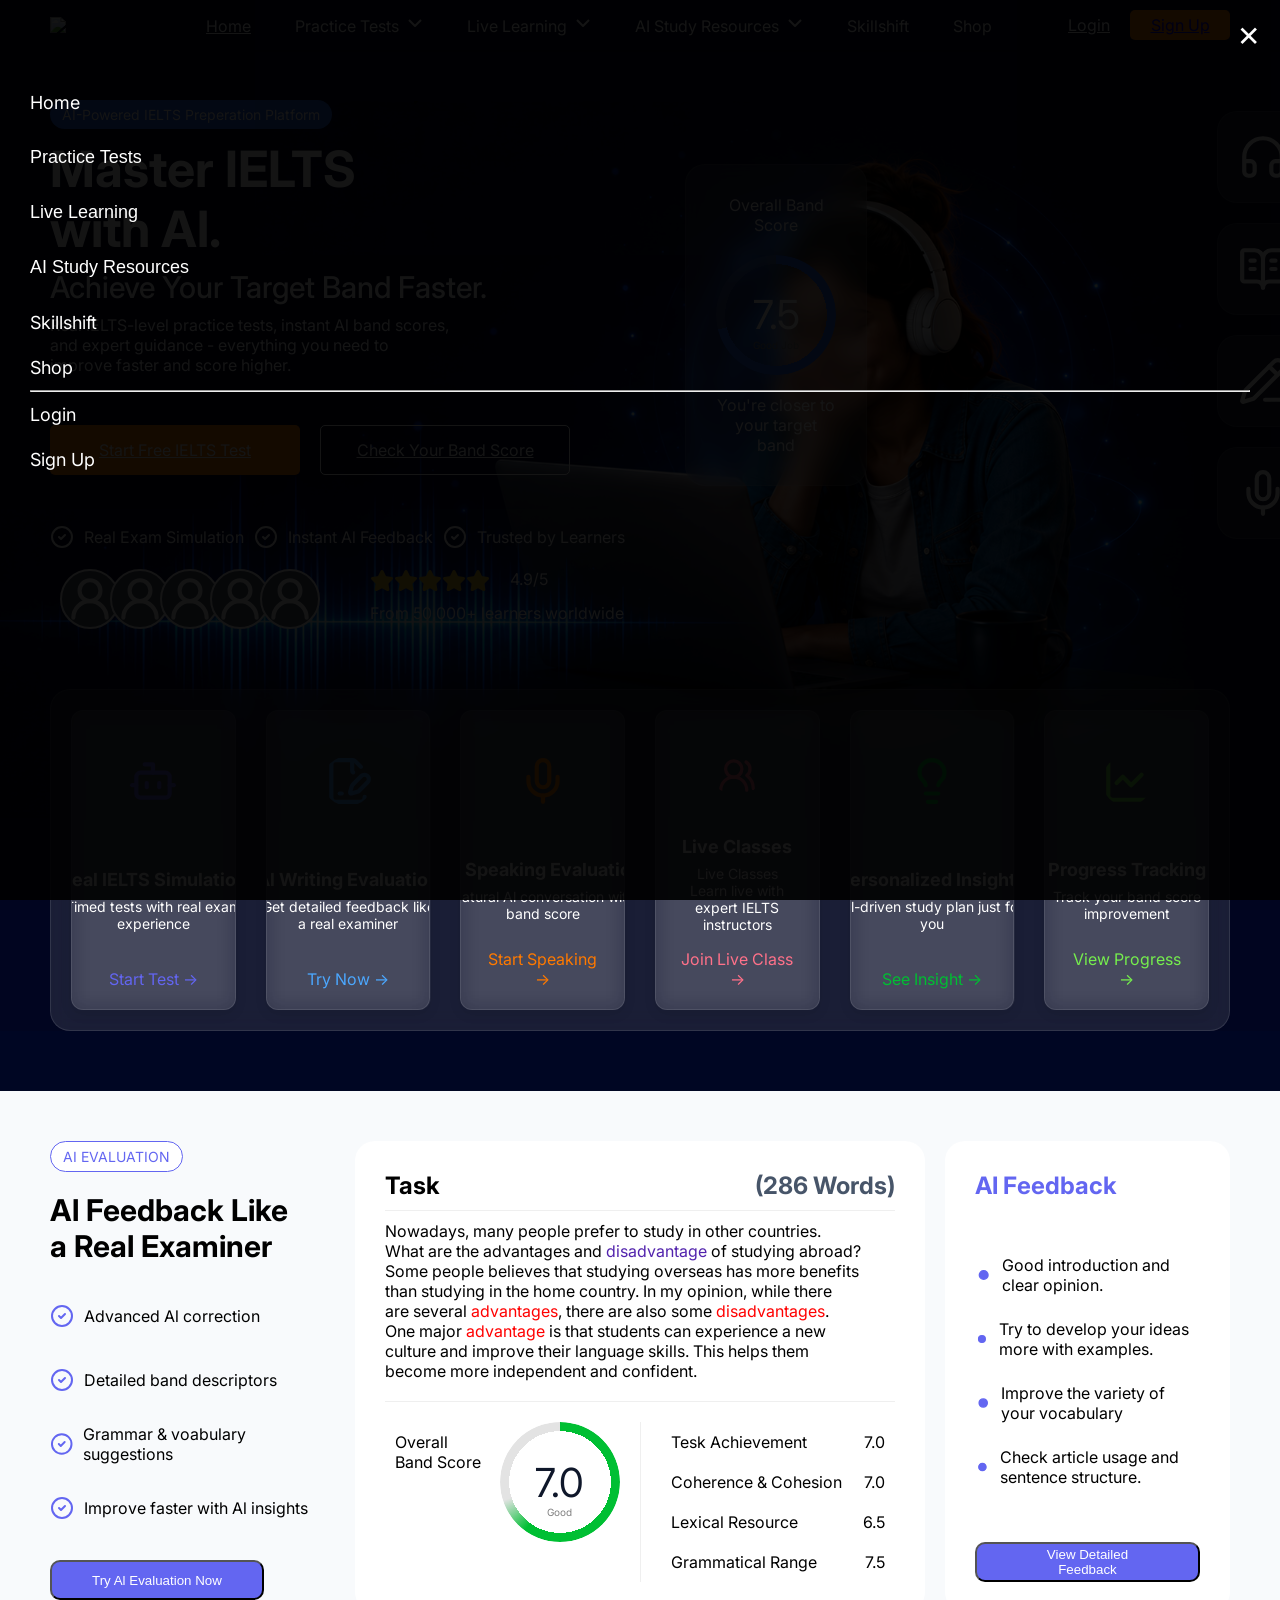
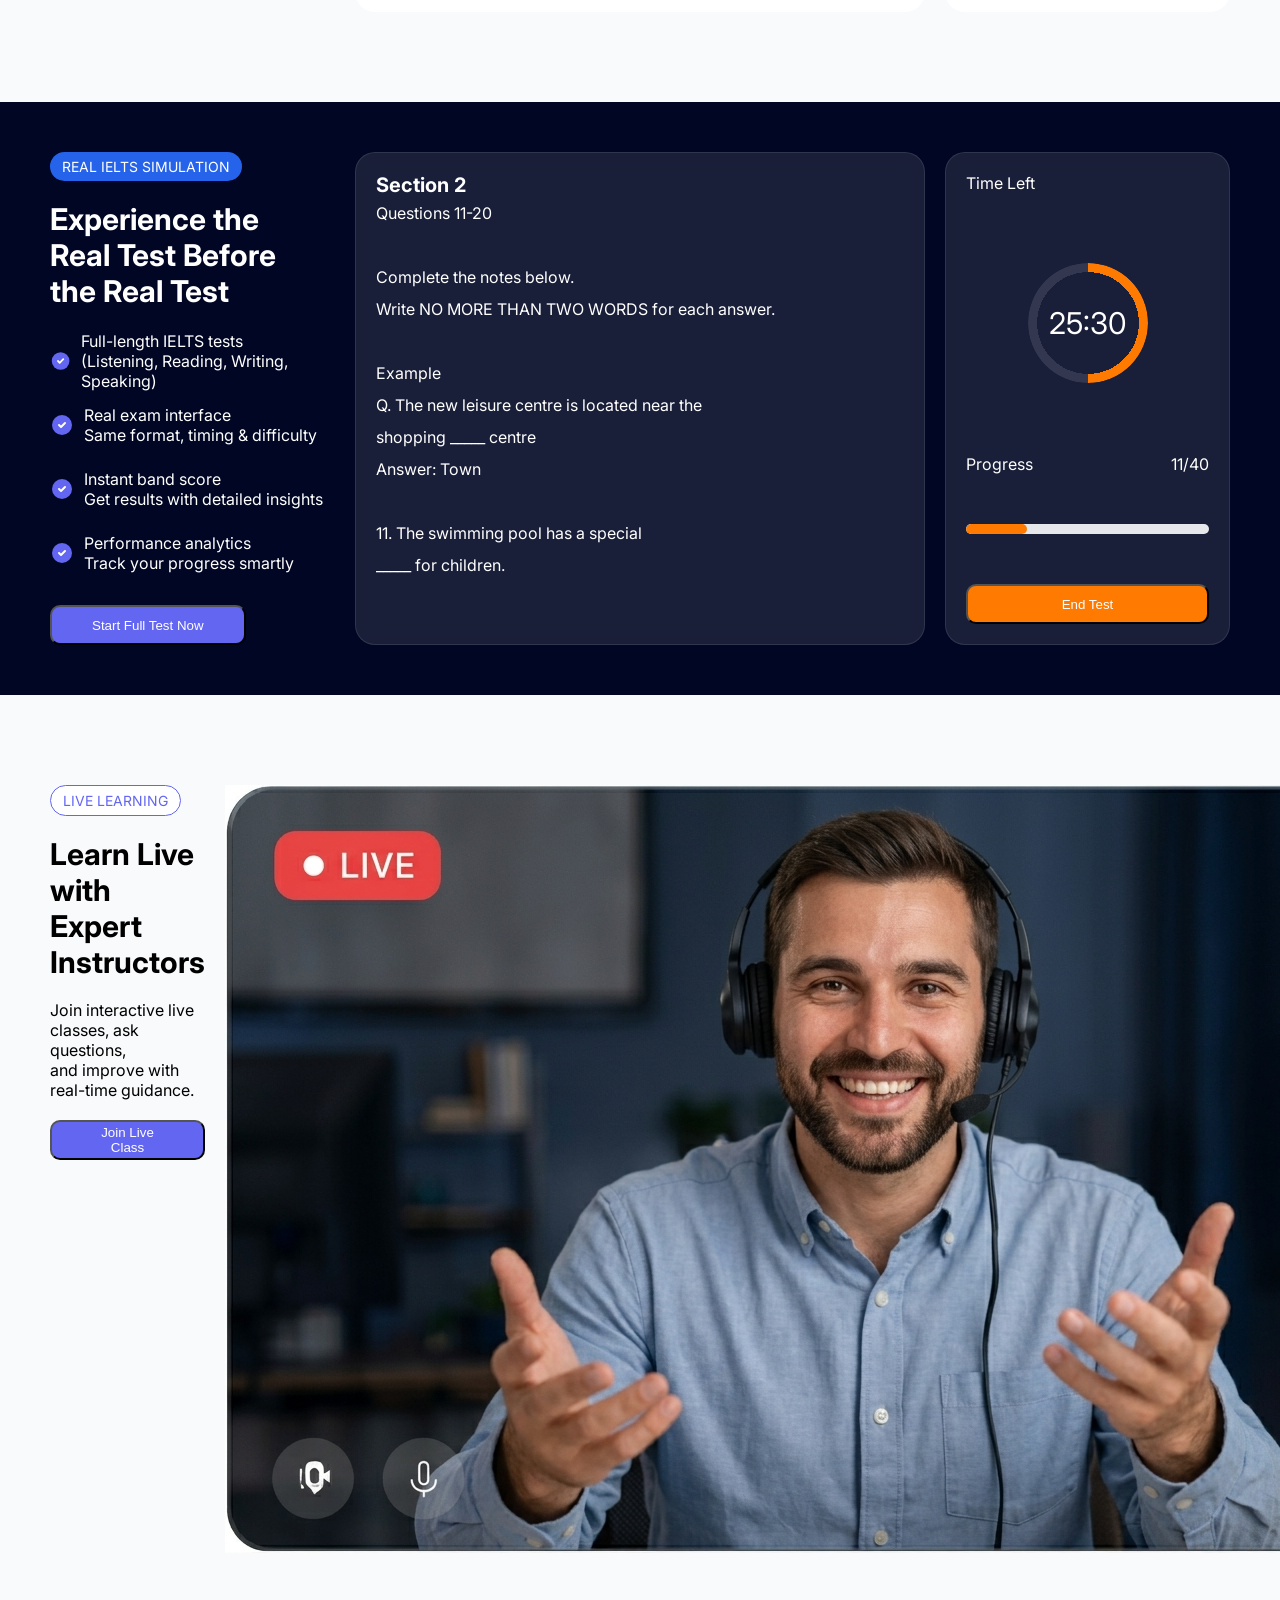
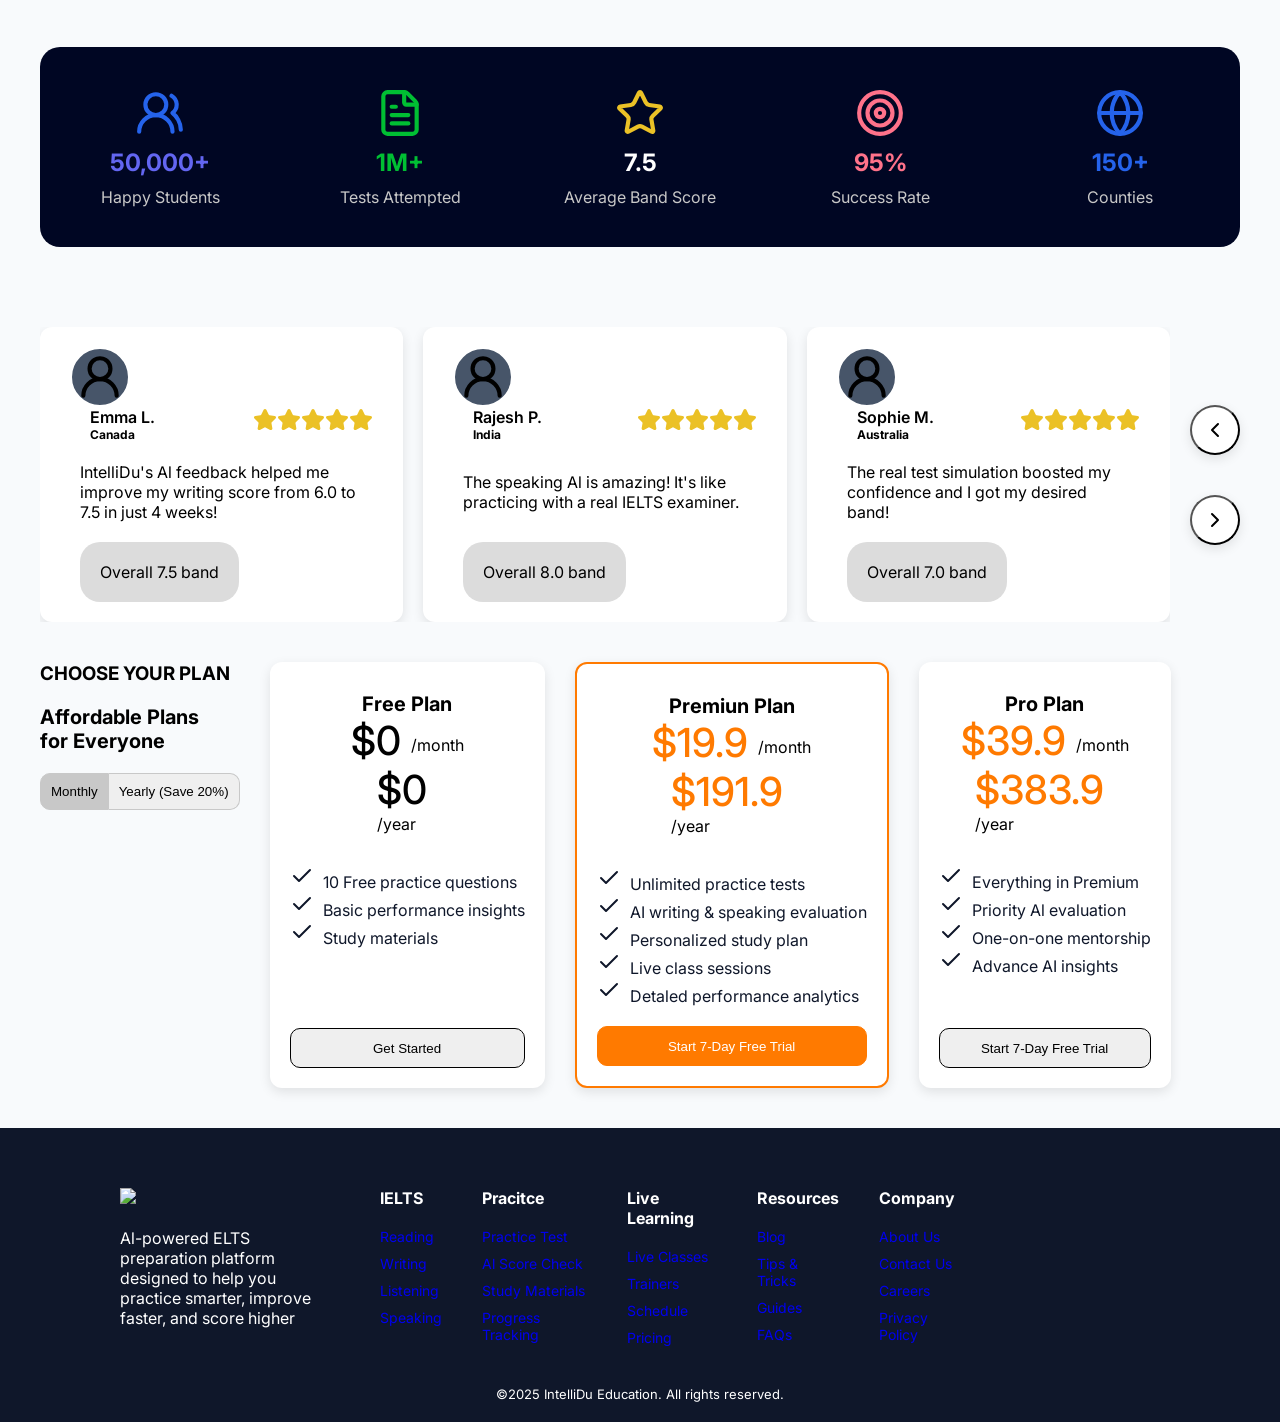
==== commit 35aeb307: "Create mobile version" ====
--- a/Homepage.html
+++ b/Homepage.html
@@ -6,6 +6,7 @@
     <script src="Homepage.js" defer></script>
     <link rel="stylesheet" href="Homepage.css">
     <link href="https://fonts.googleapis.com/css2?family=Inter:wght@400;500;600;700&display=swap" rel="stylesheet">
+    <meta name="viewport" content="width=device-width, initial-scale=1.0">
 </head>
 
 <body class="background">
@@ -199,11 +200,16 @@
         <symbol id="icon-right" viewBox="0 0 24 24">
             <path d="m9 18 6-6-6-6" />
         </symbol>
+
+        <symbol id="icon-menu" viewBox="0 0 24 24">
+            <path d="M4 5h16" />
+            <path d="M4 12h16" />
+            <path d="M4 19h16" />
+        </symbol>
     </svg>
 
 
-    <header class="flex justify-between items-center">
-
+    <header>
         <img src="image/logo-white.png" class="logo">
 
         <nav class="hidden md:flex">
@@ -247,18 +253,67 @@
 
         </nav>
 
-        <div class="flex items-center">
+        <div class="login">
             <a href="#" class="nav-button">Login</a>
             <div class="cta-btn cta-btn-sm">
                 <a href="#">Sign Up</a>
             </div>
         </div>
 
+        <div class="hamburger-menu">
+            <button id="menuBtn" class="md:hidden flex items-center">
+                <svg class="icon icon-sm">
+                    <use href="#icon-menu"></use>
+                </svg>
+            </button>
+        </div>
+
+        <div id="mobileMenu" class="md:hidden hidden flex flex-col gap-4 p-4 mobile-menu white">
+            <button id="closeMenu" class="close-btn">✕</button>
+
+            <div class="mobile-nav">
+                <a href="#">Home</a>
+                <div class="mobile-dropdown">
+                    <button class="dropdown-btn">Practice Tests</button>
+                    <div class="collapsible-content">
+                        <a href="#">Full Mock Test</a>
+                        <a href="#">Listening Test</a>
+                        <a href="#">Reading Test</a>
+                        <a href="#">Writing Test</a>
+                        <a href="#">Speaking Test</a>
+                    </div>
+                </div>
+                <div class="mobile-dropdown">
+                    <button class="dropdown-btn">Live Learning</button>
+                    <div class="collapsible-content">
+                        <a href="#">Live Classes</a>
+                        <a href="#">Speaking Partner</a>
+                        <a href="#">Forum</a>
+                        <a href="#">Daily Challenge</a>
+                    </div>
+                </div>
+                <div class="mobile-dropdown">
+                    <button class="dropdown-btn">AI Study Resources</button>
+                    <div class="collapsible-content">
+                        <a href="#">Study Plan</a>
+                        <a href="#">Grammar Trainer</a>
+                        <a href="#">Writing Topics</a>
+                        <a href="#">Tips</a>
+                    </div>
+                </div>
+
+                <a href="#">Skillshift</a>
+                <a href="#">Shop</a>
+                <hr>
+                <a href="#">Login</a>
+                <a href="#">Sign Up</a>
+            </div>
+
     </header>
 
     <section class="hero">
         <div class="hero-main">
-            <div>
+            <div class="main-left">
                 <div class="tag blue">AI-Powered IELTS Preperation Platform</div>
                 <div class="title">
                     Master IELTS<br> with Al.
@@ -284,7 +339,7 @@
                         Check Your Band Score
                     </a>
                 </div>
-                <div class="flex">
+                <div class="features-container">
                     <svg class="icon icon-sm">
                         <use href="#icon-check-circle"></use>
                     </svg>
@@ -841,7 +896,7 @@
         </div>
 
         <section class="user-card-container">
-            <div class="track flex">
+            <div class="track">
                 <div class="user-card">
                     <div class="flex">
                         <div class="avatar">
--- a/Homepage.css
+++ b/Homepage.css
@@ -1,3 +1,17 @@
+*,
+*::before,
+*::after {
+    box-sizing: border-box;
+    margin: 0;
+    padding: 0;
+}
+
+html,
+body {
+    overflow-x: hidden;
+    width: 100%;
+}
+
 :root {
     --primary-navy: #0F172A;
     --intelliDu-blue: #2563EB;
@@ -84,6 +98,9 @@
 
 header {
     position: fixed;
+    display: flex;
+    justify-content: space-between;
+    align-items: center;
     top: 0;
     left: 0;
     width: 100%;
@@ -91,6 +108,119 @@
     box-shadow: 0 2px 0 rgba(0, 0, 0, 0.1);
     background-color: var(--hero-background);
     z-index: 1000;
+}
+
+.login {
+    display: flex;
+    align-items: center;
+}
+
+.hamburger-menu {
+    display: none;
+}
+
+
+@media (max-width: 768px) {
+    .hamburger-menu {
+        color: var(--white-cards);
+        display: flex;
+        align-items: center;
+    }
+}
+
+.mobile-menu {
+    position: fixed;
+    top: 0;
+    left: 0;
+    width: 100vw;
+    height: 100vh;
+
+    background: rgba(0, 0, 0, 0.92);
+    color: white;
+
+    display: flex;
+    flex-direction: column;
+
+    padding: 80px 30px;
+    z-index: 9999;
+}
+
+.close-btn {
+    position: absolute;
+    top: 20px;
+    right: 20px;
+    font-size: 28px;
+    background: none;
+    border: none;
+    color: white;
+    cursor: pointer;
+}
+
+.mobile-nav a {
+    display: block;
+    padding: 12px 0;
+    color: white;
+    text-decoration: none;
+    font-size: 18px;
+}
+
+.mobile-dropdown {
+    margin: 10px 0;
+}
+
+.dropdown-btn {
+    width: 100%;
+    text-align: left;
+    background: none;
+    border: none;
+    color: white;
+    font-size: 18px;
+    padding: 12px 0;
+    cursor: pointer;
+    transition: 0.2s;
+}
+
+.mobile-dropdown.active .dropdown-btn {
+    color: var(--orange-cta);
+}
+
+.collapsible-content {
+    display: flex;
+    flex-direction: column;
+
+    overflow: hidden;
+    max-height: 0;
+    opacity: 0;
+
+    transform: translateY(-5px);
+    transition: max-height 0.35s ease, opacity 0.25s ease, transform 0.25s ease;
+
+    padding-left: 15px;
+}
+
+.mobile-dropdown.active .collapsible-content {
+    max-height: 300px;
+    opacity: 1;
+    transform: translateY(0);
+}
+
+@media (max-width: 768px) {
+    header {
+        width: 100%;
+        padding: 10px;
+    }
+
+    .header-menu {
+        display: none;
+    }
+
+    .login {
+        display: none;
+    }
+}
+
+body {
+    overflow-x: hidden;
 }
 
 .logo {
@@ -226,6 +356,7 @@
 
 
 .hero {
+    width: 100%;
     color: var(--white-cards);
     padding: 100px 50px 0;
     background-image: url("image/background.png");
@@ -240,15 +371,25 @@
     }
 
     .title {
-        font-size: 300%;
+        width: 100%;
+        font-size: 50px;
         font-weight: 700;
         margin: 10px auto;
     }
 
     .subtitle {
-        font-size: 150%;
+        max-width: 100%;
+        font-size: 30px;
         font-weight: 500;
         margin: 10px auto;
+    }
+
+    p {
+        width: 100%;
+    }
+
+    .features-container {
+        display: flex;
     }
 
     .features {
@@ -258,8 +399,55 @@
 }
 
 @media (max-width: 768px) {
+    .tag.blue {
+        display: none;
+    }
+
     .hero {
         background: var(--hero-background);
+        padding: 50px 10px;
+
+        .hero-main {
+            flex-direction: column;
+            justify-content: flex-start;
+            align-items: flex-start;
+            gap: 20px;
+        }
+
+        .hero-main>div {
+            max-width: 100%;
+        }
+
+        .main-left {
+            width: 100%;
+        }
+
+        .title {
+            font-size: 40px;
+            width: 100%;
+        }
+
+        .subtitle {
+            max-width: 100%;
+            font-size: 20px;
+            font-weight: 500;
+            margin: 10px auto;
+        }
+
+        p {
+            font-size: 15px;
+        }
+
+    }
+
+    .hero-btn {
+        width: 100%;
+        display: flex;
+        flex-direction: column;
+    }
+
+    .band-score-btn {
+        width: 100% !important;
     }
 
     .overall-score-card {
@@ -268,6 +456,22 @@
 
     .skill-card-container {
         display: none !important;
+    }
+
+    .features-container {
+        display: none !important;
+    }
+
+    .user-rating {
+        display: none !important;
+    }
+
+    .cta-btn-lg {
+        width: 100% !important;
+    }
+
+    .band-score-btn {
+        width: 100% !important;
     }
 }
 
@@ -438,6 +642,7 @@
 @media (max-width: 768px) {
     .feature-container {
         display: flex;
+        padding: 10px;
     }
 
     .ai-example {
@@ -460,9 +665,13 @@
     .video-example {
         display: none !important;
     }
-    
+
     .live-class {
         display: none !important;
+    }
+
+    .list {
+        font-size: 15px;
     }
 }
 
@@ -639,6 +848,12 @@
     border-radius: 20px;
     background-color: var(--hero-background);
     margin: 40px;
+}
+
+@media (max-width: 768px) {
+    .stats-container {
+        display: none;
+    }
 }
 
 .stats-card {
@@ -718,7 +933,17 @@
 
 @media (max-width: 768px) {
     .service-card-container {
-        grid-template-columns: repeat(2, 1fr);
+        grid-template-columns: repeat(1, 1fr);
+
+
+        .service-card {
+            .icon {
+                width: 50px;
+                height: 50px;
+                padding: 10px;
+            }
+        }
+
     }
 }
 
@@ -818,7 +1043,14 @@
     scroll-behavior: smooth;
 }
 
+@media (max-width: 768px) {
+    .user-card-container {
+        display: none;
+    }
+}
+
 .track {
+    display: flex;
     width: 100%;
     gap: 20px;
     overflow: hidden;
@@ -894,6 +1126,13 @@
     }
 }
 
+@media (max-width: 768px) {
+    .plan-container {
+        padding: 10px;
+        flex-direction: column;
+    }
+}
+
 .monthly-content {
     display: flex;
 }
@@ -1014,6 +1253,14 @@
     gap: 40px;
 }
 
+@media (max-width: 768px) {
+    .footer-container {
+        margin: auto 0px;
+        padding-right: 0px;
+        flex-direction: column;
+    }
+}
+
 .footer-logo {
     width: 200px
 }
@@ -1049,7 +1296,6 @@
     font-weight: 500;
 }
 
-/* 底部 */
 .footer-bottom {
     margin-top: 40px;
     text-align: center;
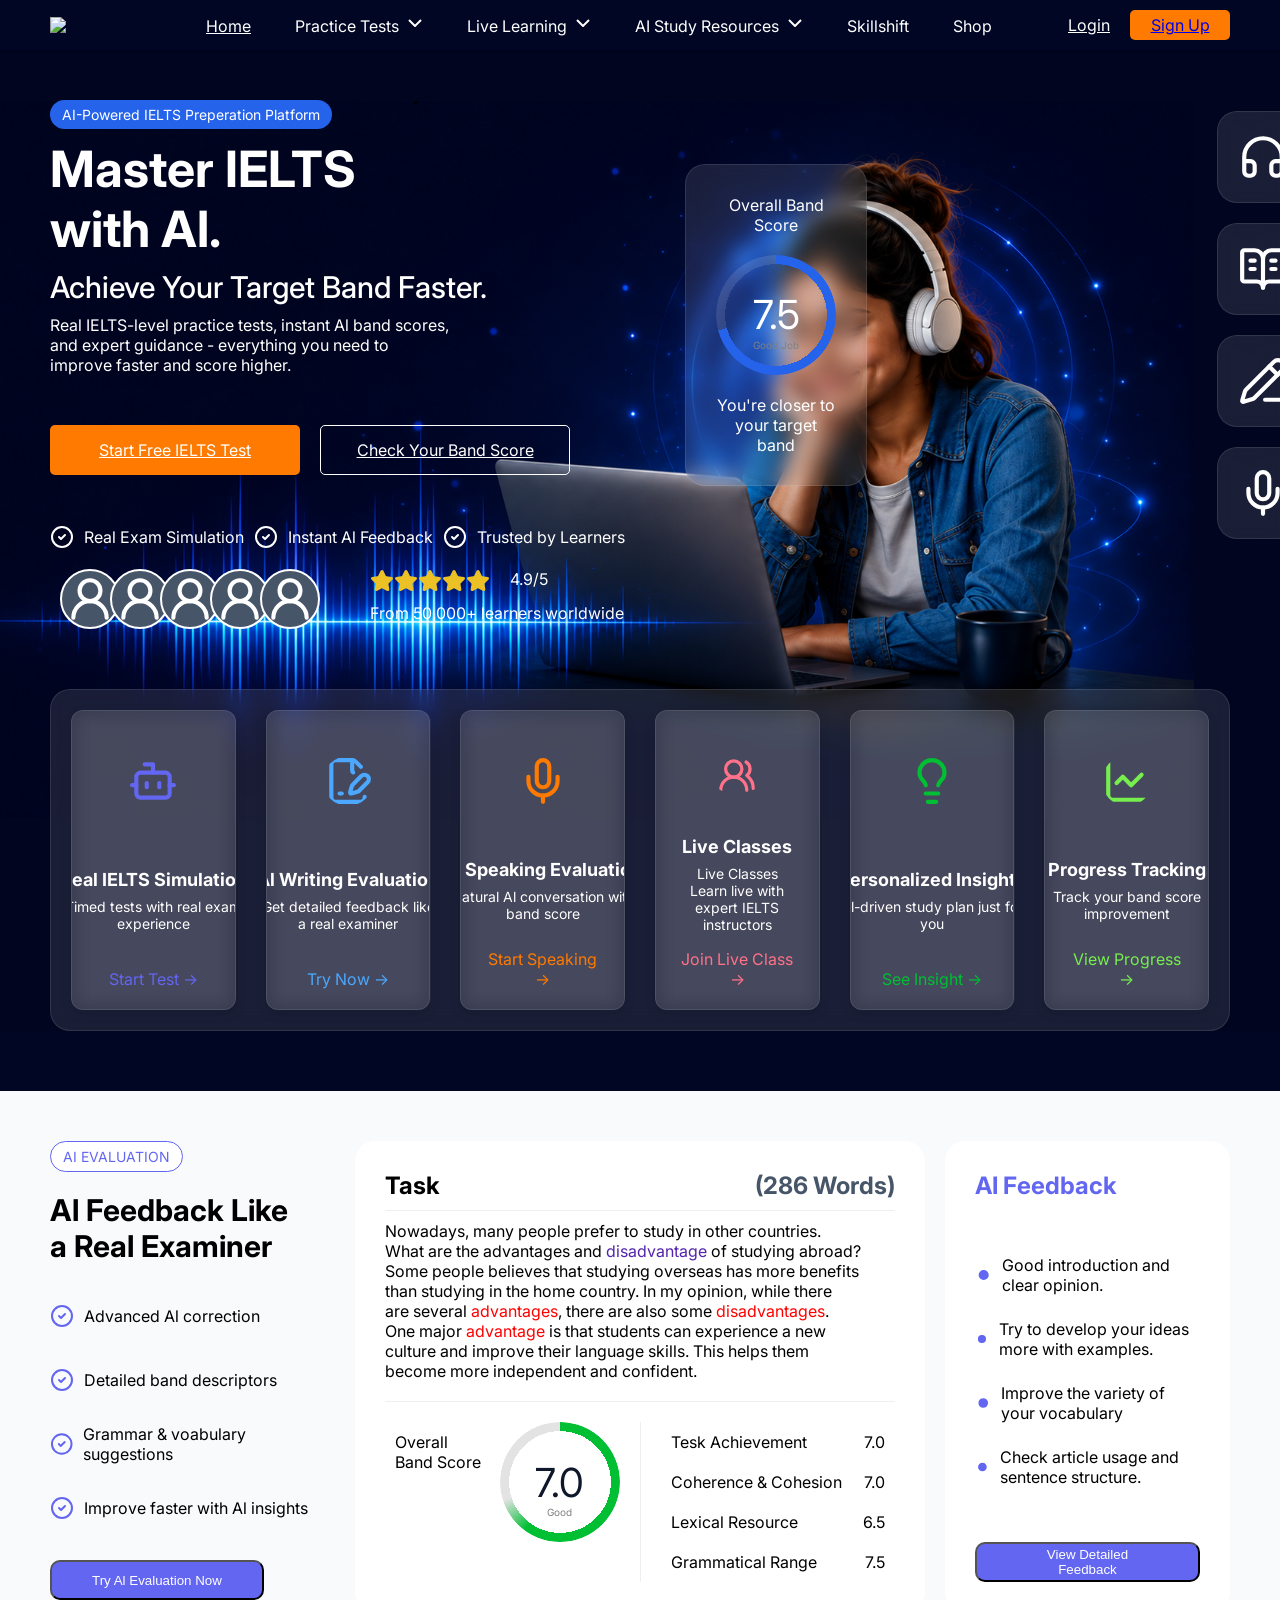
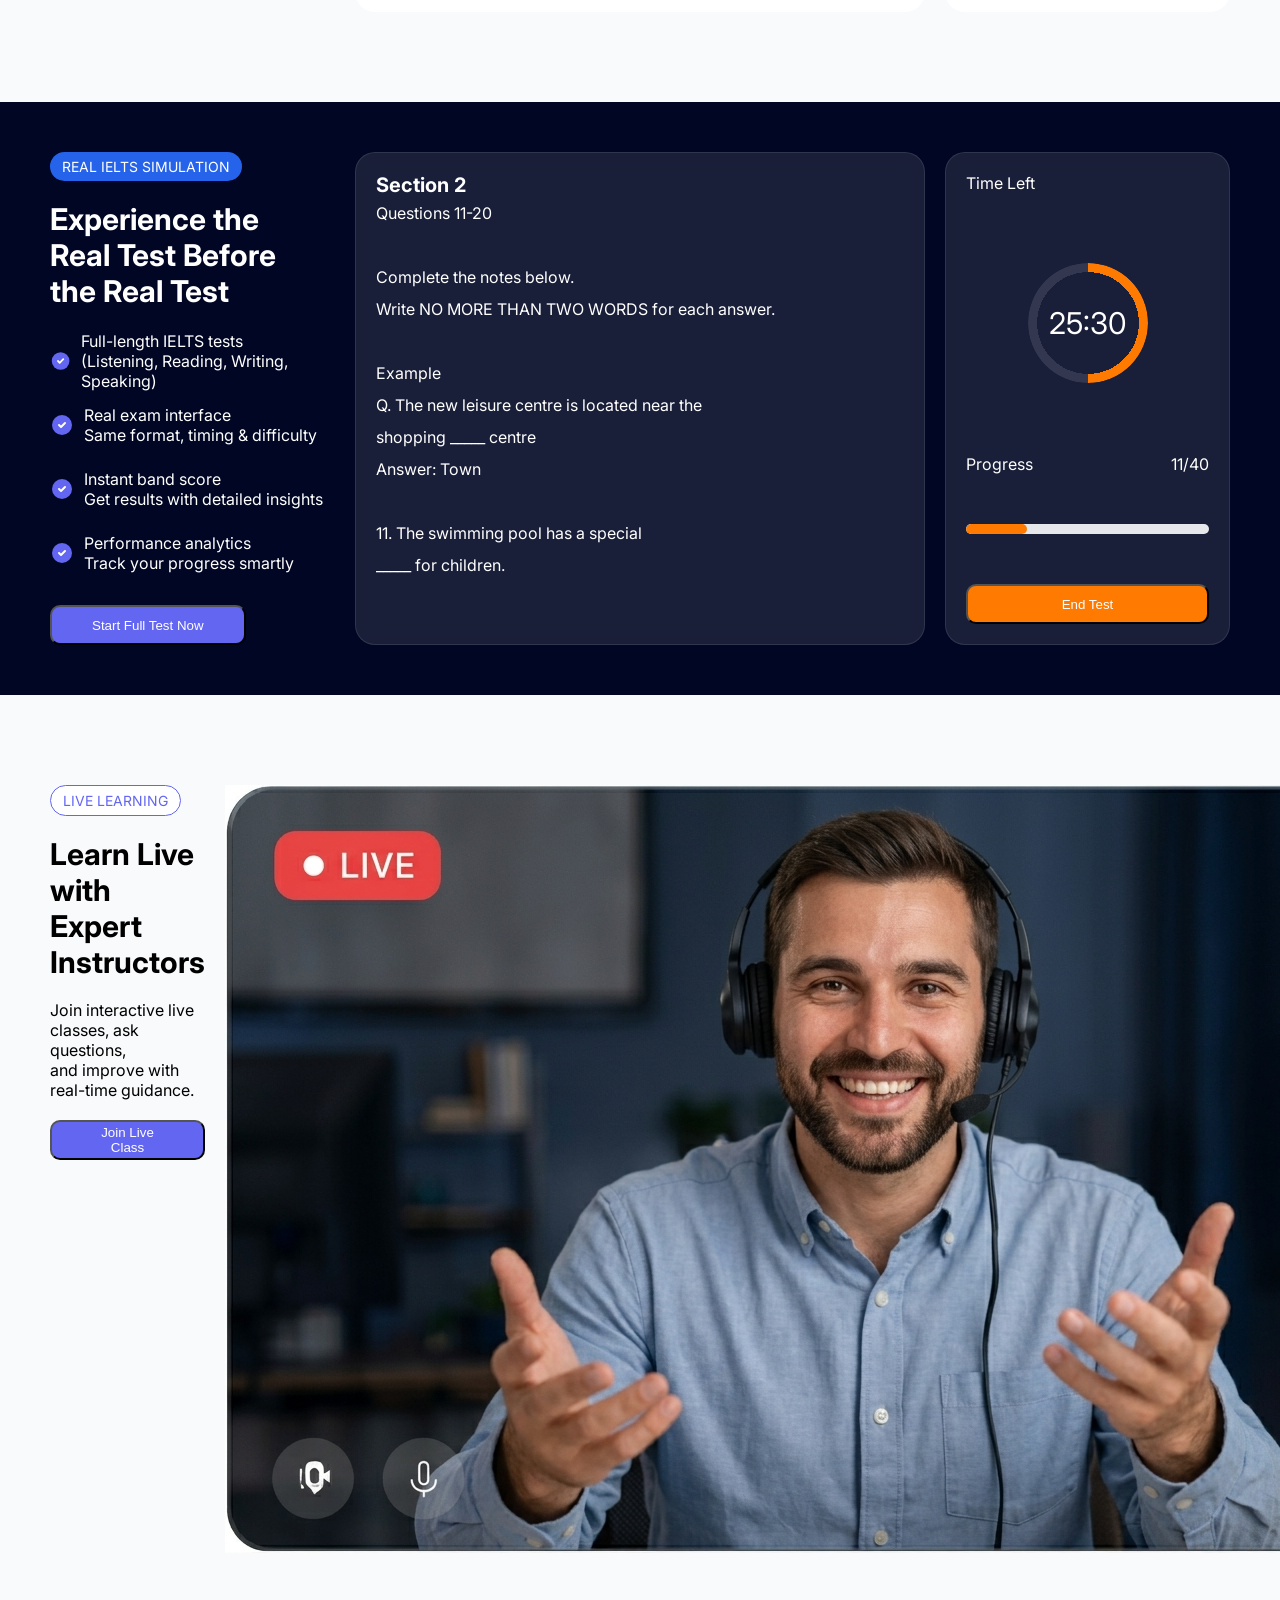
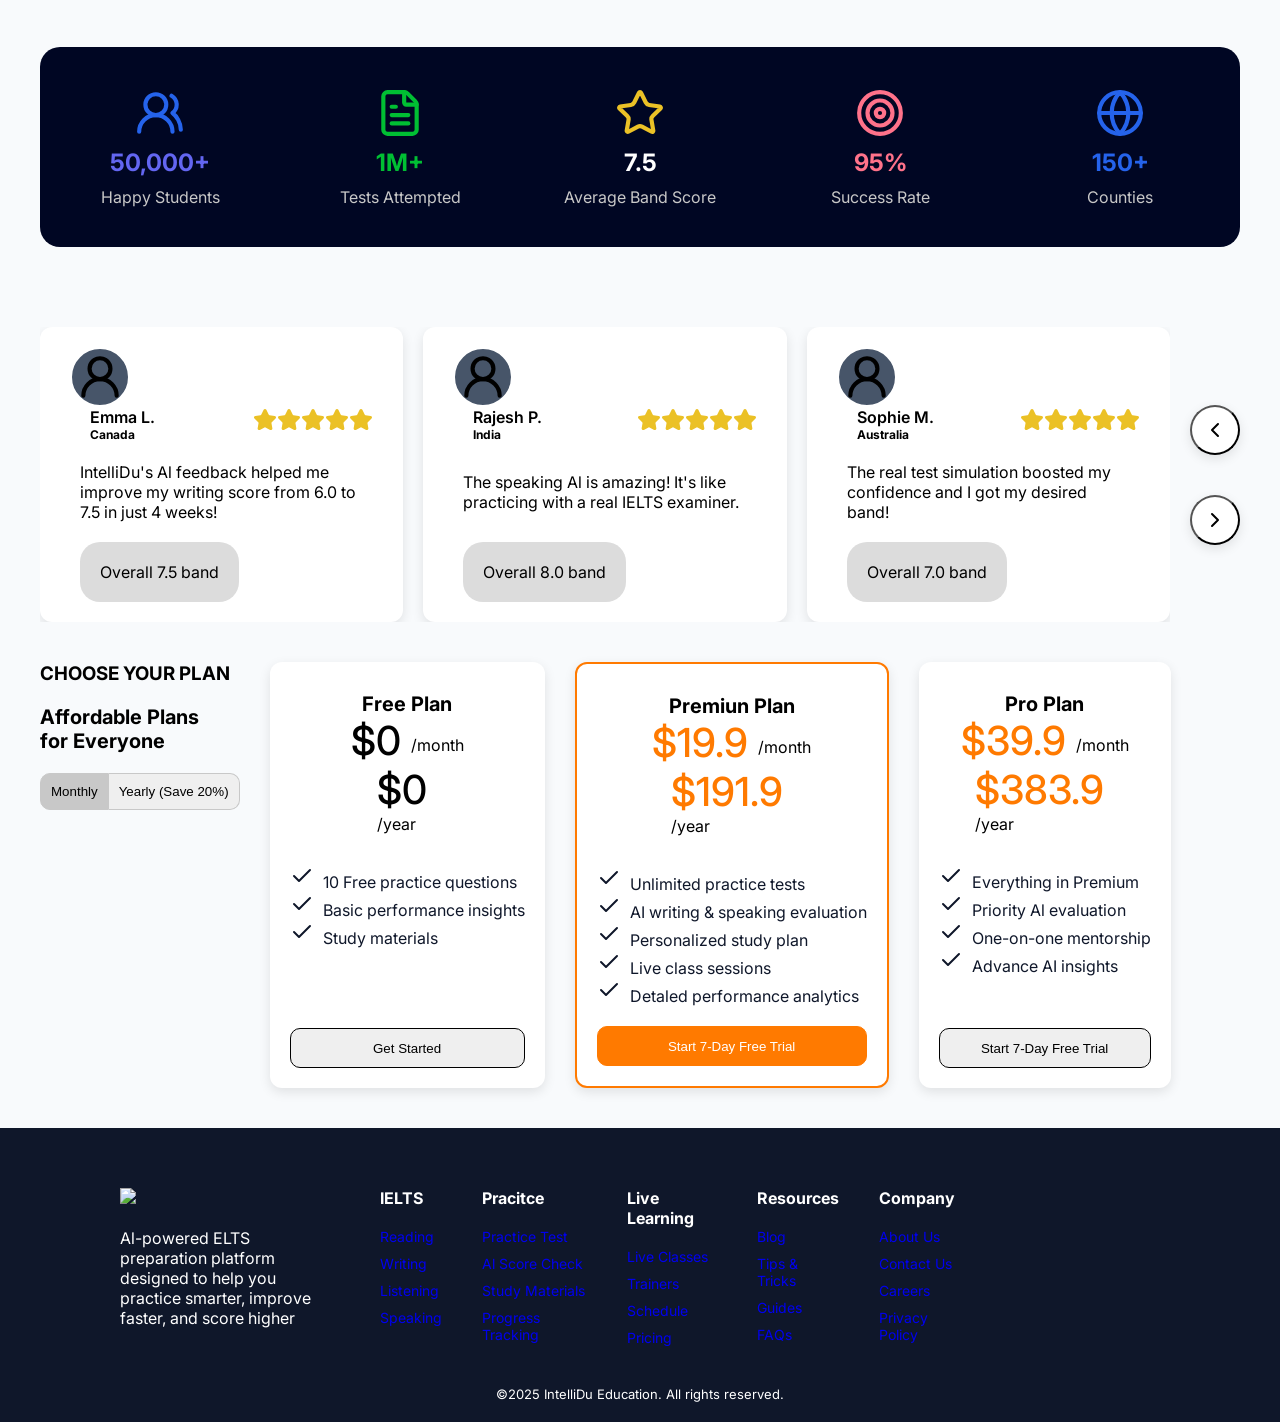
==== commit bc2cebb4: "Update mobile" ====
--- a/Homepage.html
+++ b/Homepage.html
@@ -261,7 +261,7 @@
         </div>
 
         <div class="hamburger-menu">
-            <button id="menuBtn" class="md:hidden flex items-center">
+            <button id="menuBtn">
                 <svg class="icon icon-sm">
                     <use href="#icon-menu"></use>
                 </svg>
@@ -880,7 +880,7 @@
                 </div>
             </div>
 
-            <div class="stats-card">
+            <div class="stats-card last">
                 <svg class="icon icon-lg blue">
                     <use href="#icon-globe"></use>
                 </svg>
--- a/Homepage.css
+++ b/Homepage.css
@@ -141,8 +141,16 @@
     display: flex;
     flex-direction: column;
 
+    transform: translateX(-100%);
+    transition: transform 0.5s ease;
+    visibility: visible;
+
     padding: 80px 30px;
-    z-index: 9999;
+    z-index: 1000;
+}
+
+.mobile-menu.active {
+    transform: translateX(0);
 }
 
 .close-btn {
@@ -405,7 +413,7 @@
 
     .hero {
         background: var(--hero-background);
-        padding: 50px 10px;
+        padding: 50px 20px;
 
         .hero-main {
             flex-direction: column;
@@ -455,7 +463,19 @@
     }
 
     .skill-card-container {
-        display: none !important;
+        width: 100%;
+        display: grid !important;
+        grid-template-columns: repeat(2, 1fr);
+    }
+
+    .skill-card {
+        flex-direction: column;
+        align-items: center;
+        text-align: center;
+
+        .icon {
+            margin-right: 0 !important;
+        }
     }
 
     .features-container {
@@ -642,7 +662,8 @@
 @media (max-width: 768px) {
     .feature-container {
         display: flex;
-        padding: 10px;
+        flex-direction: column;
+        padding: 20px;
     }
 
     .ai-example {
@@ -662,13 +683,13 @@
     }
 
 
-    .video-example {
+    /* .video-example {
         display: none !important;
-    }
-
-    .live-class {
+    } */
+
+    /* .live-class {
         display: none !important;
-    }
+    } */
 
     .list {
         font-size: 15px;
@@ -852,8 +873,20 @@
 
 @media (max-width: 768px) {
     .stats-container {
-        display: none;
-    }
+        height: auto;
+        /* flex-direction: column; */
+
+        display: grid;
+        grid-template-columns: repeat(2, 1fr);
+        margin: 0;
+    }
+
+    .stats-card.last {
+        grid-column: span 2;
+        justify-self: center;
+        width: 50%;
+    }
+
 }
 
 .stats-card {
@@ -1128,7 +1161,7 @@
 
 @media (max-width: 768px) {
     .plan-container {
-        padding: 10px;
+        padding: 20px;
         flex-direction: column;
     }
 }
